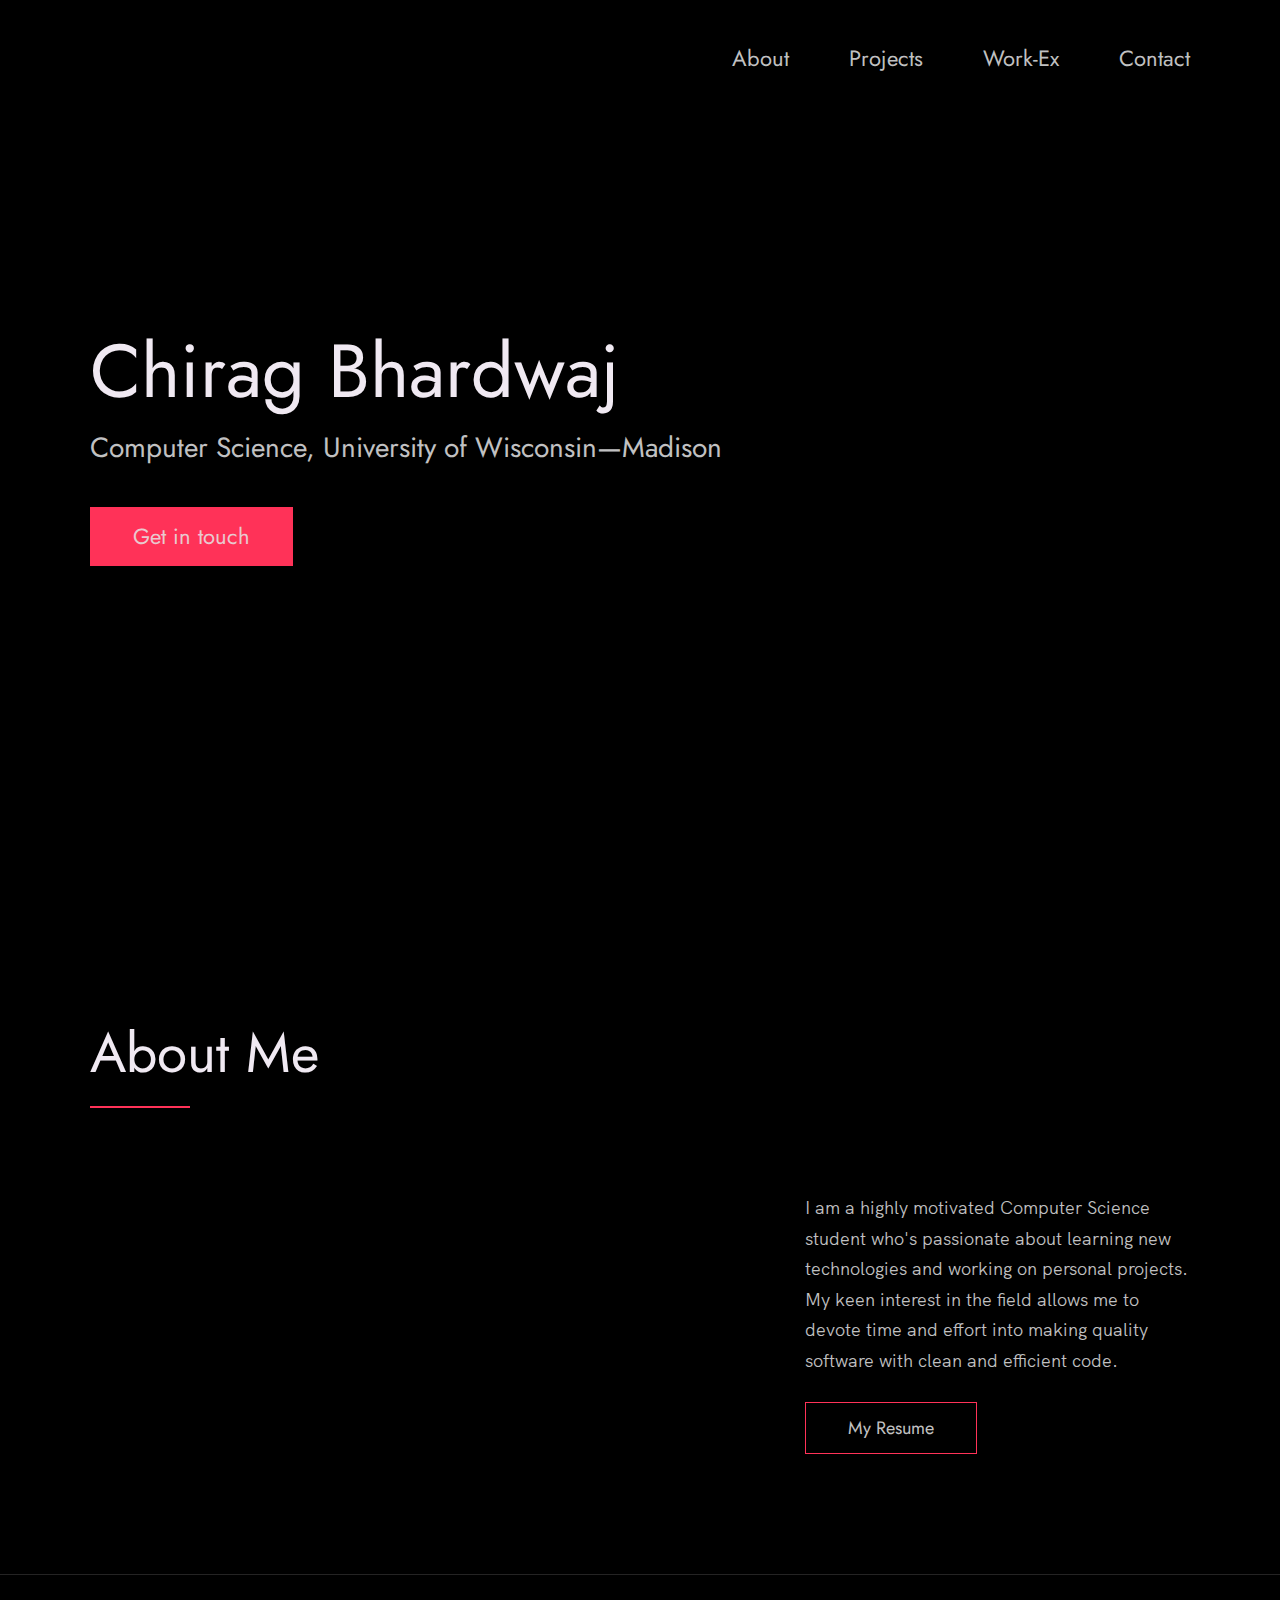
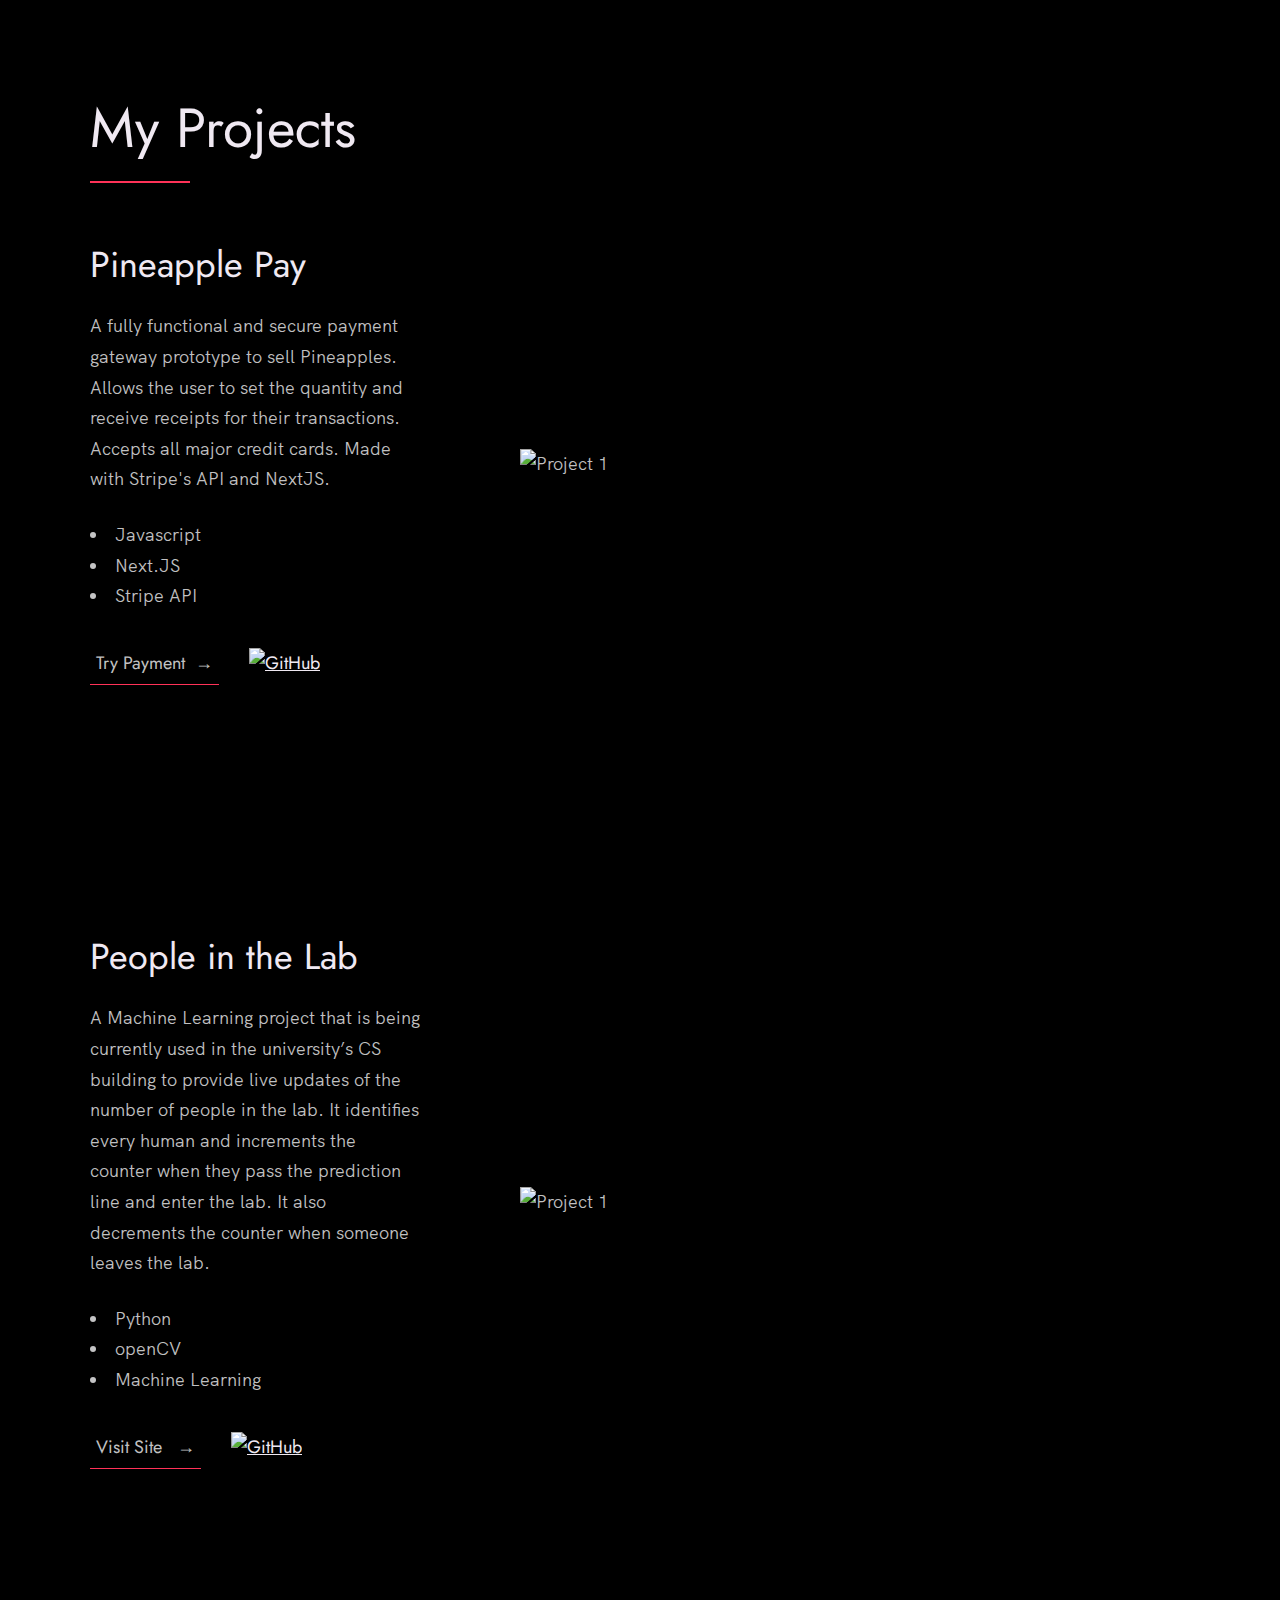
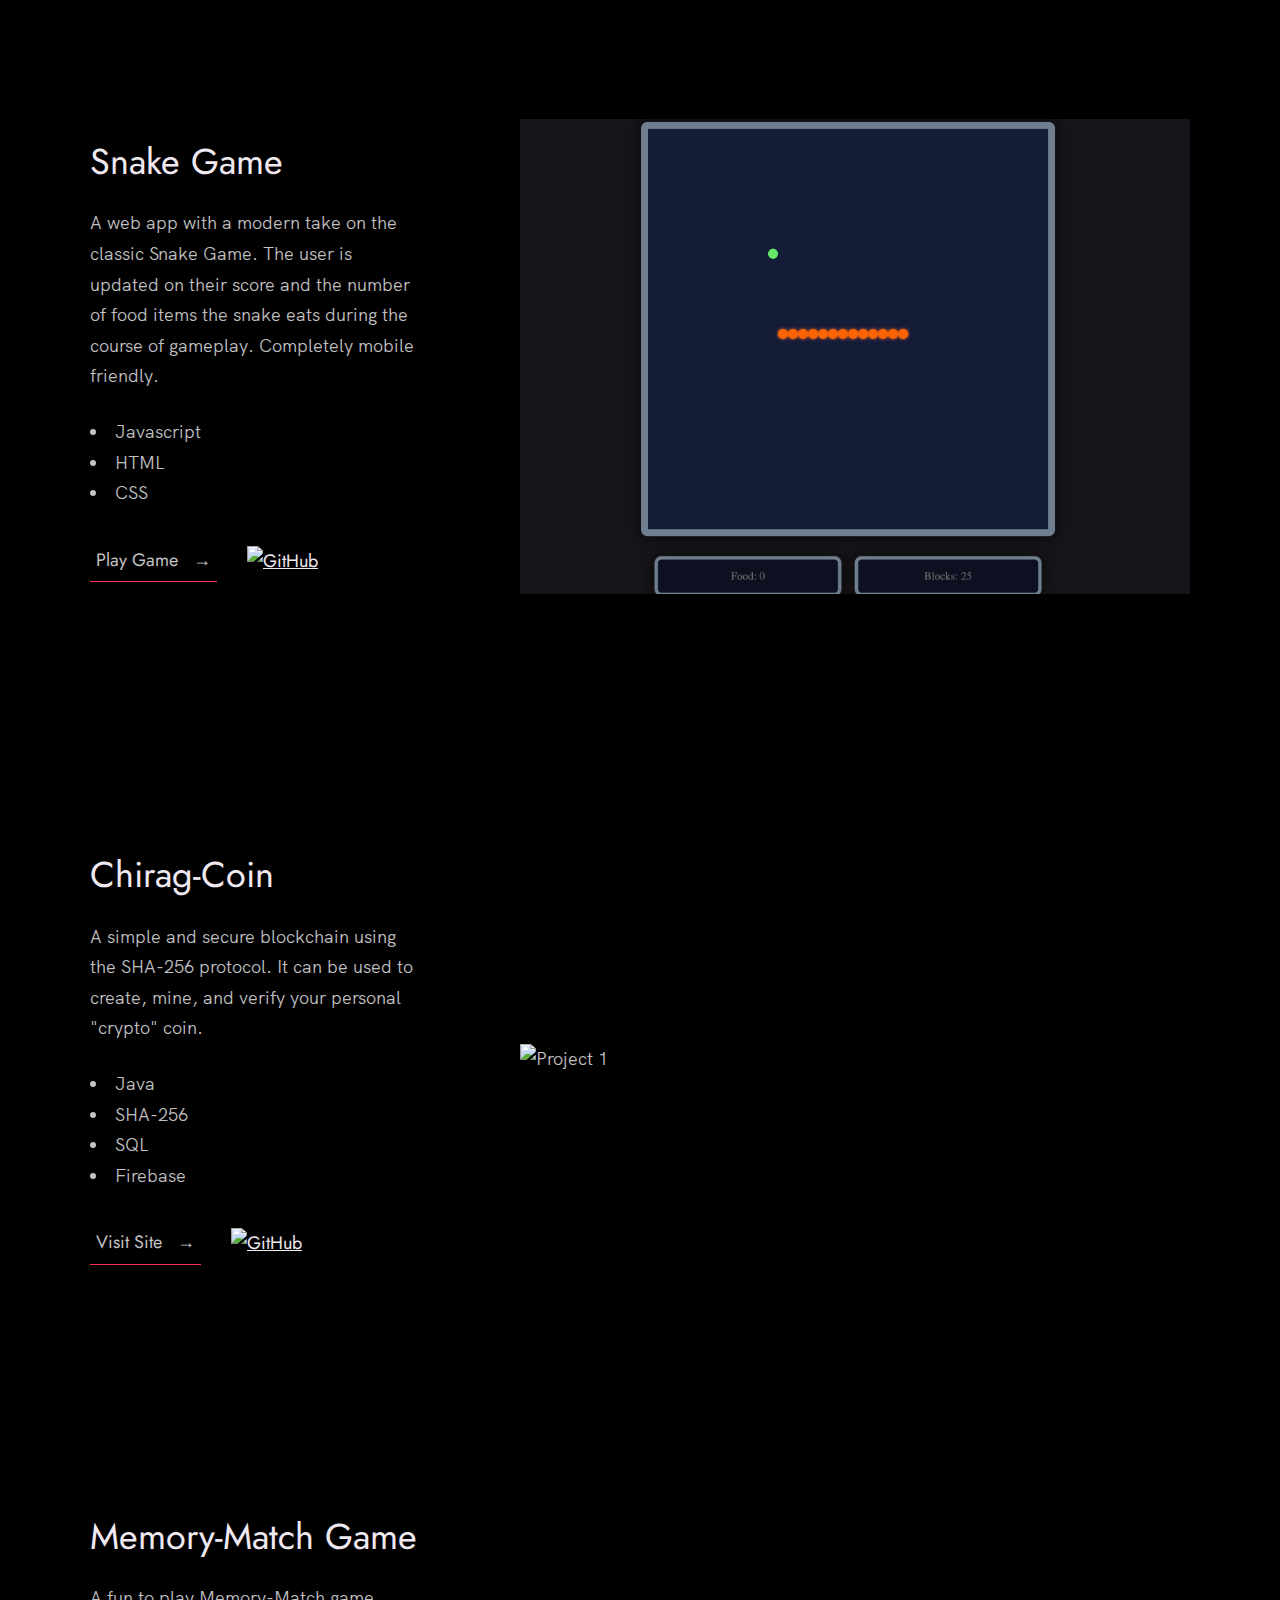
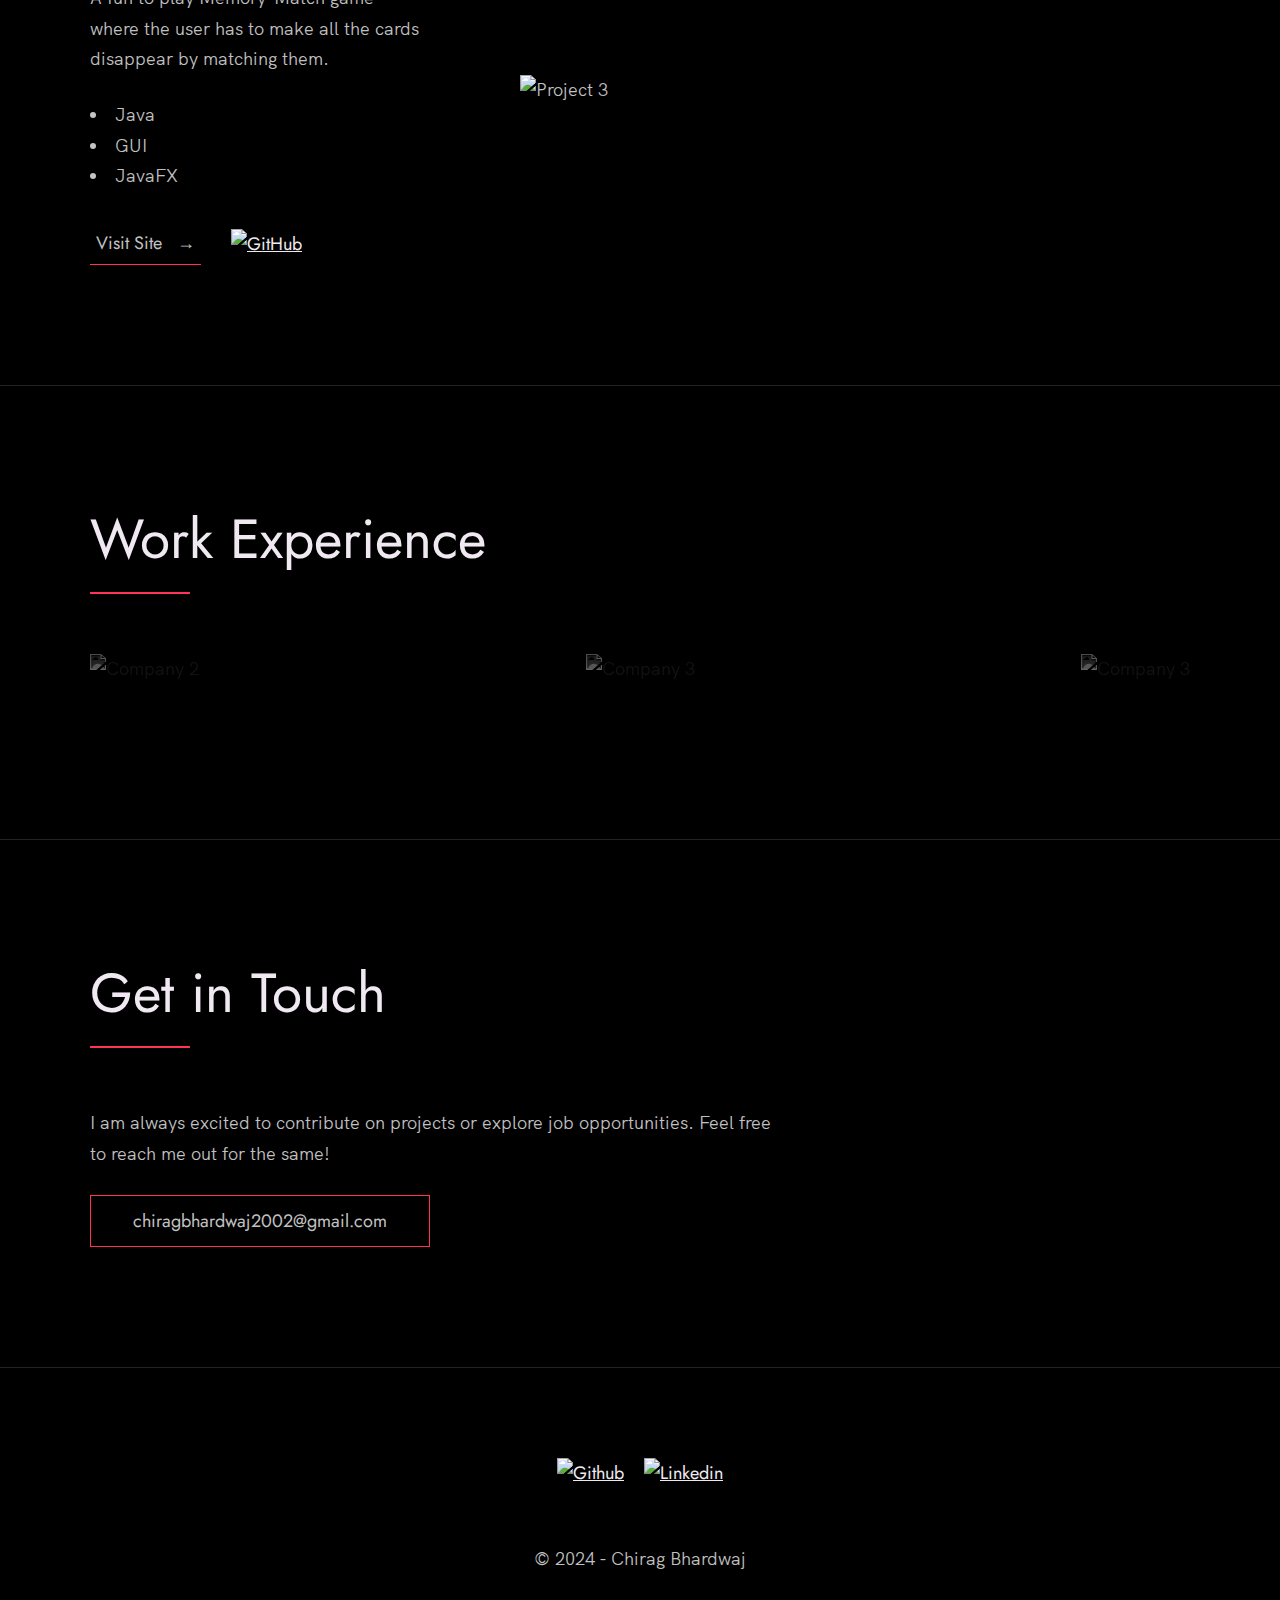
==== index.html @ 1ded4e1c "Update index.html" ====
<!DOCTYPE html>
<html lang="en">

<head>
  <meta charset="UTF-8" />
  <meta name="viewport" content="width=device-width, initial-scale=1.0, maximum-scale=1.0" />
  <link rel="shortcut icon" type="image/png" href="./images/favicon.png" />

  <title>
    Chirag Bhardwaj
  </title>

  <meta name="description" content="">
  <meta name="keywords" content="Chirag Bhardwaj, Java, C, C++, Python, JavaScript, React" />
  <link rel="stylesheet" href="index.css" />
</head>

<body>

  <!-- ***** Header ***** -->

  <header class="header" role="banner" id="top">
    <div class="row">
      <nav class="nav" role="navigation">
        <ul class="nav__items">
          <li class="nav__item">
            <a href="#about" class="nav__link">About</a>
          </li>
          <li class="nav__item"><a href="#Projects" class="nav__link">Projects</a></li>
          <li class="nav__item"><a href="#WorkEx" class="nav__link">Work-Ex</a></li>
          
          <li class="nav__item">
            <a href="#contact" class="nav__link">Contact</a>
          </li>
        </ul>
      </nav>
    </div>
    <div class="header__text-box row">
      <div class="header__text">
        <h1 class="heading-primary">
          <span>Chirag Bhardwaj</span>
        </h1>
        <p>Computer Science, University of Wisconsin—Madison</p>
        <a href="#contact" class="btn btn--pink">Get in touch</a>
      </div>
    </div>
  </header>

  <main role="main">

    <!-- ***** About ***** -->

    <section class="about" id="about">
      <div class="row">
        <h2>About Me</h2>
        <div class="about__content">
          <div class="about__text">
            <p>
              I am a highly motivated Computer Science student who's passionate about 
              learning new technologies and working on personal projects. 
              My keen interest in the field allows me to devote time and effort into 
              making quality software with clean and efficient code.
            </p>
            <a href="./Resume3.pdf" class="btn">My Resume</a>
          </div>

          <div class="about__photo-container">
            <img class="about__photo" src="./images/Chirag1png.png" alt="" />
          </div>
        </div>
      </div>
    </section>
  </main>

    <!-- ***** Work ***** -->

    <section class="work" id="Projects">
      <div class="row">
        <h2>My Projects</h2>
        <div class="work__boxes">
          
          <div class="work__box">
            <div class="work__text">
              <h3>Pineapple Pay</h3>
              <p>
                A fully functional and secure payment gateway prototype to sell Pineapples. 
                Allows the user to set the quantity and receive receipts for their transactions. 
                Accepts all major credit cards. Made with Stripe's API and NextJS.
              </p>
              <ul class="work__list">
                <li>Javascript</li>
                <li>Next.JS</li>
                <li>Stripe API</li>
              </ul>

              <div class="work__links">
                <a href="https://pineapple-pay.vercel.app" class="link__text">
                  Try Payment<span>&rarr;</span>
                </a>
                <a href="https://github.com/Chirag-Bhardwaj/Pineapple-Pay" title="View Source Code" target="_blank">
                  <img src="./images/github.svg" class="work__code" alt="GitHub">
                </a>
              </div>
            </div>
            <div class="work__image-box">
              <img src="Pineapple.png" class="work__image" alt="Project 1" />
            </div>
          </div>
          
          <div class="work__box">
            <div class="work__text">
              <h3>People in the Lab</h3>
              <p>
                A Machine Learning project that is being currently used in the 
                university’s CS building to provide live updates of the number 
                of people in the lab. It identifies every human and increments 
                the counter when they pass the prediction line and enter the lab. 
                It also decrements the counter when someone leaves the lab.
              </p>
              <ul class="work__list">
                <li>Python</li>
                <li>openCV</li>
                <li>Machine Learning</li>
              </ul>

              <div class="work__links">
                <a href="PeopleCounter.html" class="link__text">
                  Visit Site <span>&rarr;</span>
                </a>
                <a href="https://github.com/Chirag-Bhardwaj/PeopleCounterDemo" title="View Source Code" target="_blank">
                  <img src="./images/github.svg" class="work__code" alt="GitHub">
                </a>
              </div>
            </div>
            <div class="work__image-box">
              <img src="./images/LabCounter1.png" class="work__image" alt="Project 1" />
            </div>
          </div>
          
          <div class="work__box">
            <div class="work__text">
              <h3>Snake Game</h3>
              <p>
                A web app with a modern take on the classic Snake Game. The user is updated on their score and the number of food items the snake 
                eats during the course of gameplay. Completely mobile friendly. 
              </p>
              <ul class="work__list">
                <li>Javascript</li>
                <li>HTML</li>
                <li>CSS</li>
              </ul>

              <div class="work__links">
                <a href="SnakeGame.html" class="link__text">
                  Play Game <span>&rarr;</span>
                </a>
                <a href="https://github.com/Chirag-Bhardwaj/SnakeGame" title="View Source Code" target="_blank">
                  <img src="./images/github.svg" class="work__code" alt="GitHub">
                </a>
              </div>
            </div>
            <div class="work__image-box">
              <img src="SnakeGame.png" class="work__image" alt="Project 1" />
            </div>
          </div>

          <div class="work__box">
            <div class="work__text">
              <h3>Chirag-Coin</h3>
              <p>
                A simple and secure blockchain using the SHA-256 protocol. It can be used to create, 
                mine, and verify your personal "crypto" coin.
              </p>
              <ul class="work__list">
                <li>Java</li>
                <li>SHA-256</li>
                <li>SQL</li>
                <li>Firebase</li>
              </ul>

              <div class="work__links">
                <a href="Chirag-Coin.html" class="link__text">
                  Visit Site <span>&rarr;</span>
                </a>
                <a href="https://github.com/Chirag-Bhardwaj/Chirag-Coin">
                  <img src="./images/github.svg" class="work__code" title="View Source Code" alt="GitHub">
                </a>
              </div>
            </div>
            <div class="work__image-box">
              <img src="./images/Blockchain.png" class="work__image" alt="Project 1" />
            </div>
          </div>

          <div class="work__box">
            <div class="work__text">
              <h3>Memory-Match Game</h3>
              <p>
                A fun to play Memory-Match game where the user has to make 
                all the cards disappear by matching them.
              </p>
              <ul class="work__list">
                <li>Java</li>
                <li>GUI</li>
                <li>JavaFX</li>
              </ul>

              <div class="work__links">
                <a href="Memory-Match.html" class="link__text">
                  Visit Site <span>&rarr;</span>
                </a>
                <a href="https://github.com/Chirag-Bhardwaj/Memory-Match-Game">
                  <img src="./images/github.svg" class="work__code" title="View Source Code" alt="GitHub">
                </a>
              </div>
            </div>
            <div class="work__image-box">
              <img src="./images/Memory-Match.jpg" class="work__image" alt="Project 3" />
            </div>
          </div>
        </div>
      </div>
    </section>

    <!-- ***** Work ***** -->

    <section class="client" id="WorkEx">
      <div class="row">
        <h2>Work Experience</h2>
        <div class="client__logos">
          <img src="./images/UL.png" class="client__logo" alt="Company 2" />
          <img src="./images/mdc.png" class="client__logo" alt="Company 3" />
          <img src="./images/mlc.png" class="client__logo" alt="Company 3" />

        </div>
      </div>
    </section>


  <!-- ***** Contact ***** -->

  <section class="contact" id="contact">
    <div class="row">
      <h2>Get in Touch</h2>
      <div class="contact__info">
        <p>
          I am always excited to contribute on projects or explore job opportunities. 
          Feel free to reach me out for the same!
        </p>
        <a href="mailto:chiragbhardwaj2002@gmail.com" class="btn">chiragbhardwaj2002@gmail.com</a>
      </div>
    </div>
  </section>

  <!-- ***** Footer ***** -->

  <footer role="contentinfo" class="footer">
    <div class="row">
      <ul class="footer__social-links">
        <li class="footer__social-link-item">
          <a href="https://github.com/Chirag-Bhardwaj" title="Link to Github Profile">
            <img src="./images/github.svg" class="footer__social-image" alt="Github">
          </a>
        </li>
        <li class="footer__social-link-item">
          <a href="https://www.linkedin.com/in/chirag-bhardwaj-976a921b4">
            <img src="./images/linkedin.svg" title="Link to Linkedin Profile" class="footer__social-image" alt="Linkedin">
          </a>
        </li>
      </ul>

      <p>
        &copy; 2024 - Chirag Bhardwaj
        <br>
      </p>
      <div class="footer__github-buttons">
      </div>
    </div>
  </footer>

  <a href="#top" class="back-to-top" title="Back to Top">
    <img src="./images/arrow-up.svg" alt="Back to Top" class="back-to-top__image"/>
  </a>
  <script src="./index.js"></script>
</body>

</html>
---- index.css ----
/* --------------------------------------- */
/* ----- Basic Setup ----- */
/* --------------------------------------- */

@font-face {
    font-family: 'Hk Grotesk';
    font-style: normal;
    font-weight: 400;
    src: url('./fonts/HKGrotesk-Regular.woff') format('woff');
}

@font-face {
    font-family: 'Jost';
    font-style: normal;
    font-weight: 400;
    src: url('./fonts/Jost-Regular.ttf') format('woff');
}

* {
    margin: 0;
    padding: 0;
    box-sizing: inherit;
}

:root {
    --font-size-small: 1.8rem;
    --font-size-normal: 2.2rem;
    --font-size-medium: 2.8rem;
    --font-size-medium-1: 3.6rem;
    --font-size-large: 5.5rem;
    --font-size-huge: 7.5rem;
    --font-stack: 'Hk Grotesk', sans-serif;

    --line-height-normal: 1.7;
    --line-height-small: 1.2;

    --black: #000;
    --pink: #ff3258;
    --white: #f0e9f2;
    --white-1: #e5e5e6da;


    --container-max-width: 1180px;
    --container-normal-width: 800px;
    --container-medium-width: 700px; 
    --container-small-width: 500px;

    --gutter-huge: 12rem;
    --gutter-medium: 6rem;
    --gutter-normal: 3rem;
    --gutter-small-1: 2.5rem;
    --gutter-small: 2rem;

    --border-light: 1px solid rgb(36, 35, 35);
}

html {
    font-size: 62.5%; /* (16/10)*100 = 62.5% => 1rem = 10px */
    box-sizing: border-box;
    scroll-behavior: smooth;
}

@media(max-width: 1000px) {
    html {
        font-size: 52%;
    }
}

body {
    font-size: var(--font-size-small);
    font-family: var(--font-stack);
    font-weight: 400;
    color: var(--white-1);
    line-height: var(--line-height-normal);
    background: var(--black);
    overflow-x: hidden;
}

.row {
    max-width: var(--container-max-width);
    margin: 0 auto;
}

@media(max-width: 1340px) {
    .row {
        max-width: 1100px;
    }
}

@media(max-width: 1240px) {
    .row {
        padding: 0 var(--gutter-medium);
    }
}

@media(max-width: 600px) {
    .row {
        padding: 0 var(--gutter-normal);
    }
}

@media(max-width: 600px) {
    .row {
        padding: 0 var(--gutter-small);
    }
}

section {
    padding: var(--gutter-huge) 0;
    border-bottom: var(--border-light);
}

img {
    object-fit: contain;
    max-width: 100%;
}

/* --------------------------------------- */
/* ----- Headlines and Paragraphs ----- */
/* --------------------------------------- */

h1,
h2,
h3 {
    font-family: 'Jost', sans-serif;
    font-weight: 400;
    line-height: var(--line-height-small);
    color: var(--white);
}

.heading-primary {
    line-height: 1;
    font-size: var(--font-size-huge);
    font-weight: 400;
}

@media(max-width: 900px) {
    .heading-primary {
        font-size: 6.5rem;
    }
}

h2 {
    font-size: var(--font-size-large);
    margin-bottom: var(--gutter-medium);
}

h2::after {
    content: '';
    display: block;
    height: 2px;
    width: 10rem;
    background: var(--pink);
    margin: var(--gutter-small) 0;
}

h3 {
    font-size: var(--font-size-medium-1);
    margin-bottom: var(--gutter-small);
}

@media(max-width: 500px) {
    .heading-primary {
        font-size: var(--font-size-large);
    }

    h2 {
        font-size: var(--font-size-medium-1);
    }

    h3 {
        font-size: var(--font-size-medium);
    }
}

p {
    margin: var(--gutter-small-1) 0;
}

@media(max-width: 900px) {
    p { 
        max-width: var(--container-small-width);
    }
}

/* --------------------------------------- */
/* ----- Buttons and Links ----- */
/* --------------------------------------- */

a {
    color: var(--white);
    font-weight: 400;
    font-family: 'Jost', sans-serif;
    transition: all .2s;
    outline: 2px solid transparent;
}

::-moz-focus-inner {
    border: 0;
}

button:focus,
a:focus {
    outline: 2px solid var(--pink);
}

body:not(.user-is-tabbing) button:focus,
body:not(.user-is-tabbing) a:focus {
    outline: none;
}

.link:hover {
    color: var(--pink);
}

.btn {
    position: relative;
    display: inline-block;
    padding: 1rem 4.2rem;
    text-decoration: none;
    color: inherit;
    border: 1px solid  var(--pink);
    font-weight: 400;
}

.btn:focus {
    outline: none;
}

.btn::after {
    content: '';
    display: block;
    position: absolute;
    top: 0;
    left: 0;
    right: 100%;
    background: var(--white);
    height: 100%;
    z-index: -1;
    transition: all 0.2s cubic-bezier(1, 0.68, 0.16, 0.9);
}

.btn:hover::after,
.btn:focus::after {
    right: 0;
    background: var(--pink);
}

.btn--pink {
    background: var(--pink);
    transition: all 0.2s;
}

.btn--pink::after {
    display: none;
}

.btn--pink:hover,
.btn--pink:focus {
    background: transparent;
}

.link__text {
    position: relative;
    display: inline-block;
    padding: .6rem;
    color: inherit;
    text-decoration: none;
    border-bottom: 1px solid var(--pink);
}

.link__text::after {
    content: '';
    display: block;
    position: absolute;
    top: 0;
    left: 0;
    right: 100%;
    background: var(--white);
    height: 100%;
    z-index: -1;
    transition: all 0.2s cubic-bezier(1, 0.68, 0.16, 0.9);
}

.link__text:focus {
    outline: none;
}

.link__text:hover::after,
.link__text:focus:after {
    right: 0;
    background: var(--pink);
}

.link__text span {
    padding-left: 1rem;
    font-family: sans-serif;
}

/* ----- Back to Top ----- */

.back-to-top {
    position: fixed;
    bottom: 4rem;
    right: 4rem;
    display: flex;
    justify-content: center;
    align-items: center;
    height: 5.5rem;
    width: 5.5rem;
    background-color: var(--pink);
    border-radius: 50%;
    z-index: 10;
    visibility: hidden;
    transition: all .4s;
}

.back-to-top__image {
    height: 70%;
}

@media(max-width: 900px) {
    .back-to-top {
        right: 2rem;
    }
}

@media(max-width: 500px) {
    .back-to-top {
        right: 1rem;
    }
}

/* --------------------------------------- */
/* ----- Navigation ----- */
/* --------------------------------------- */

.nav {
    display: flex;
    justify-content: flex-end;
    padding: var(--gutter-normal) 0;
}

.nav__items {
    display: flex;
    list-style: none;
}

.nav__item:not(:last-child) {
    margin-right: var(--gutter-medium);
}

@media(max-width: 500px) {
    .nav {
        justify-content: center;
    }
}

@media(max-width: 400px) {
    .nav__item:not(:last-child) {
        margin-right: var(--gutter-normal);
    }
}

@media(max-width: 300px) {
    .nav {
        font-size: var(--font-size-small);
    }
}

.nav__link {
    position: relative;
    display: inline-block;
    padding: 1rem 0;
    text-decoration: none;
    color: inherit;
    transition: all .2s;
}

.nav__link::after {
    content: '';
    position: absolute;
    bottom: 0;
    left: 0;
    right: 100%;
    display: inline-block;
    height: 1rem;
    background: var(--white);
    transition: all 0.25s cubic-bezier(1, 0.68, 0.16, 0.9);
}

.nav__link:hover {
    color: var(--pink);
}

.nav__link:hover::after {
    right: 0;
    height: 2px;
    background: var(--pink);
}

/* --------------------------------------- */
/* ----- Header ----- */
/* --------------------------------------- */

.header {
    background: linear-gradient(rgba(0,0,0, .1), rgba(0,0,0, .4)), 
        url('./images/header.jpg');
    height: 100vh;
    background-size: cover;
    background-position: center;
    background-attachment: fixed;
    font-size: var(--font-size-normal);
    width=70%;
}

.header__text {
    position: absolute;
    top: 50%;
    transform: translateY(-50%);
}

.header__text p {
    margin: 1.5rem 0 3.5rem;
    max-width: var(--container-medium-width);
    font-family: 'Jost', sans-serif;
    font-size: var(--font-size-medium);
}

@media(max-width: 500px) {
    .header {
        text-align: center;
    }

    .header__text p {
        transform: scale(.8);
    }
}

/* --------------------------------------- */
/* ----- Work ----- */
/* --------------------------------------- */

.work__box {
    display: flex;
    align-items: center;
}

@media(max-width: 900px) {
    .work__box {
        align-items: initial;
        flex-direction: column-reverse;
    }
}

.work__box:not(:last-child) {
    margin-bottom: 25rem;
}

@media(max-width: 500px) {
    .work__box:not(:last-child) {
        margin-bottom: 20rem;
    }
}

.work__links {
    display: flex;
    align-items: center;
}

.work__text {
    flex: 0 0 30%;
}

.work__list {
    /* list-style-type: square; */
    list-style-position: inside;
    margin-bottom: var(--gutter-normal);
}

.work__code {
    display: block;
    height: 3rem;
    margin-left: var(--gutter-normal);
    transition: all .3s;
}

.work__code:hover {
    transform: scale(1.2);
}

.work__image-box {
    margin-bottom: var(--gutter-normal);
}

@media(min-width: 901px) {
    .work__image-box {
        flex: 1;
        margin: 0 0 0 10rem;
    }
}

@media(max-width: 900px) {
    .work__code {
        height: 4rem;
    }
}

/* --------------------------------------- */
/* ----- Clients ----- */
/* --------------------------------------- */

.client__logos {
    display: flex;
    justify-content: space-between;
    filter: invert(100%) grayscale(100%) opacity(.8);
}

.client__logo {
    height: 6.5rem;
    max-width: 18rem;
}

@media(max-width: 1240px) {
    .client__logos {
        overflow-x: scroll;
        padding: var(--gutter-normal);
    }

    .client__logo:not(:last-of-type) {
        margin-right: var(--gutter-medium);
    }
}

/* --------------------------------------- */
/* ----- About ----- */
/* --------------------------------------- */

.about__content {
    display: flex;
    flex-direction: row-reverse;
    align-items: center;
}

@media(max-width: 900px) {
    .about__content {
        flex-direction: column-reverse;
        align-items: initial;
    }
}

.about__photo-container {
    margin-bottom: var(--gutter-normal);
}

@media(min-width: 901px) {
    .about__text {
        flex: 0 0 35%;
    }
    
    .about__photo-container {
        flex: 1;
        margin: 0 var(--gutter-huge) 0 0;
    }
}

/* --------------------------------------- */
/* ----- Contact ----- */
/* --------------------------------------- */

.contact__info {
    max-width: var(--container-medium-width);
}

/* --------------------------------------- */
/* ----- Footer ----- */
/* --------------------------------------- */

.footer {
    text-align: center;
    padding: var(--gutter-medium) 0 var(--gutter-normal);
}

.footer__social-links {
    display: flex;
    justify-content: center;
    padding: var(--gutter-normal) 0;
    list-style: none;
}

.footer__social-link-item:not(:last-of-type) {
    margin-right: var(--gutter-small);
}

.footer__social-image {
    height: 4rem;
}

.footer__github-buttons {
    display: flex;
    justify-content: center;
}

.footer__github-buttons iframe {
    height: 2.5rem;
    width: 84px;
    transform: translateY(3px);
}

@media(max-width: 500px) {
    .footer {
        padding: var(--gutter-medium) 0;
    } 
}
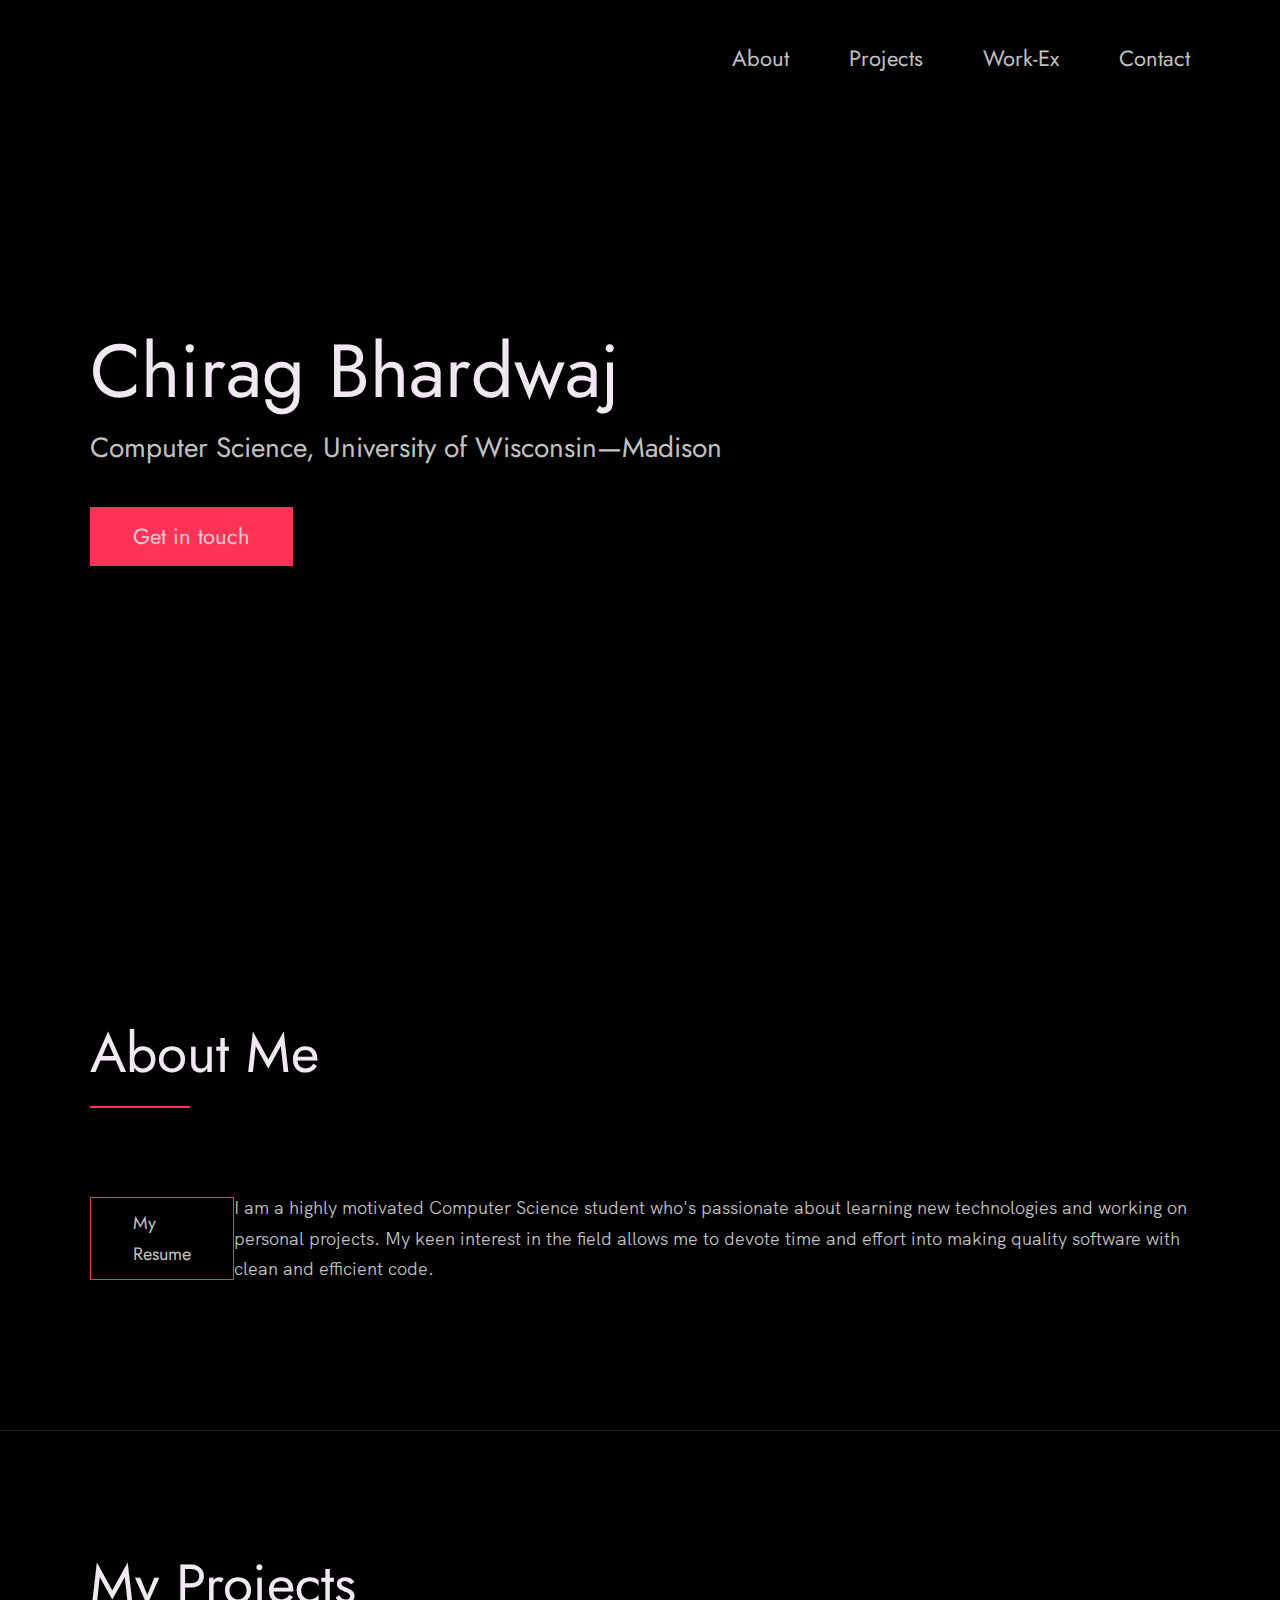
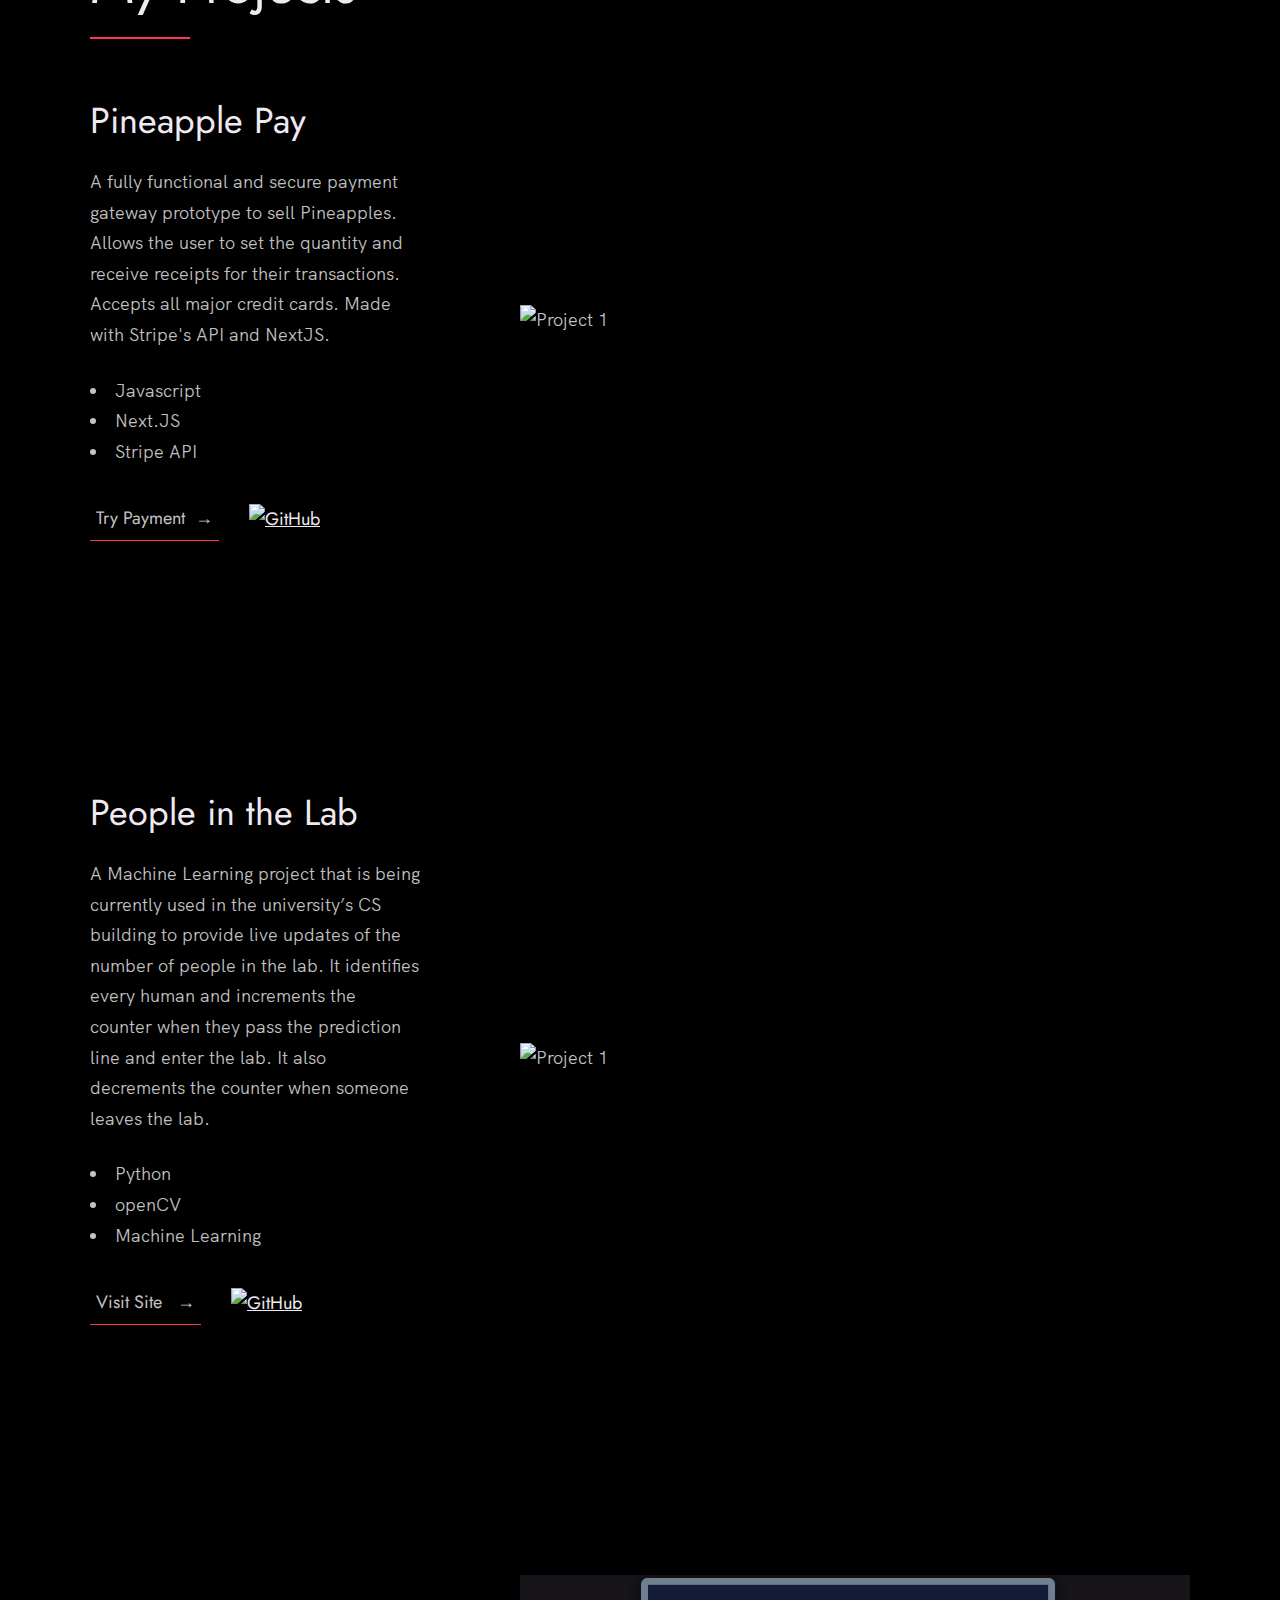
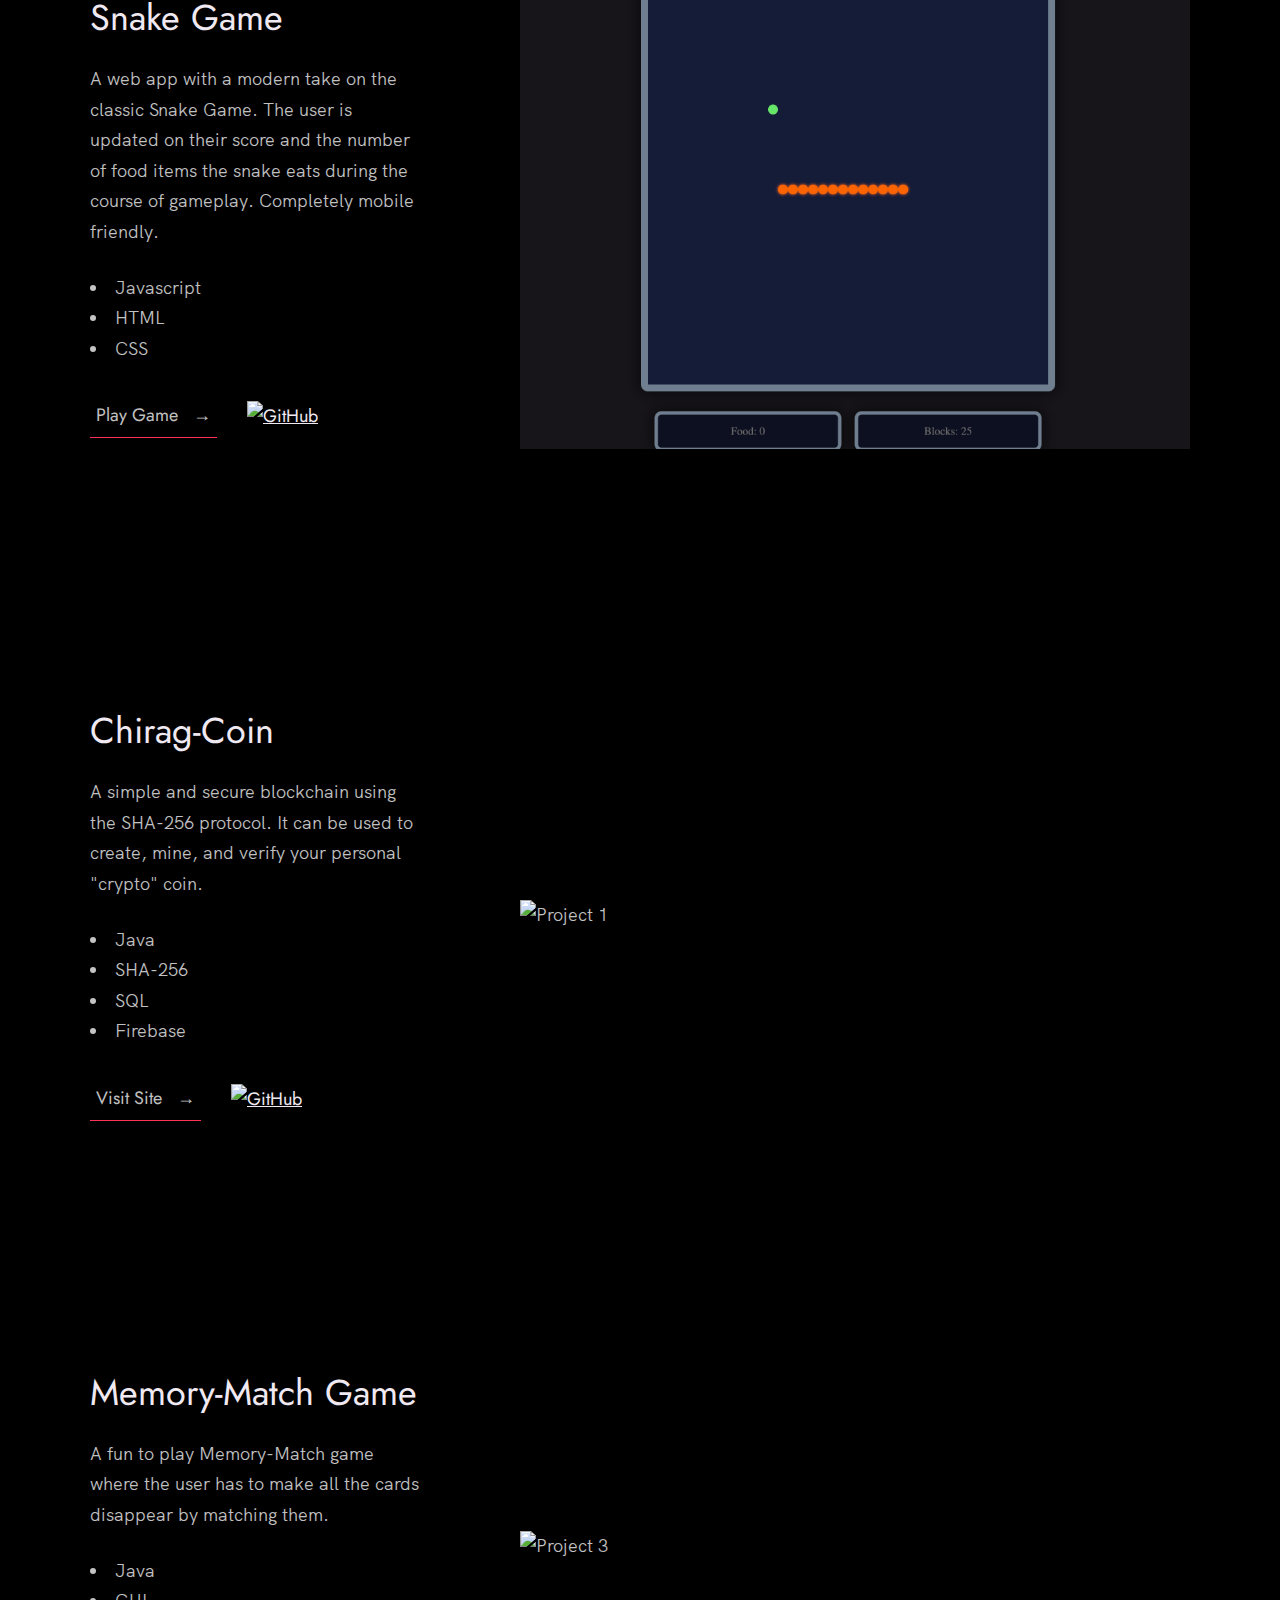
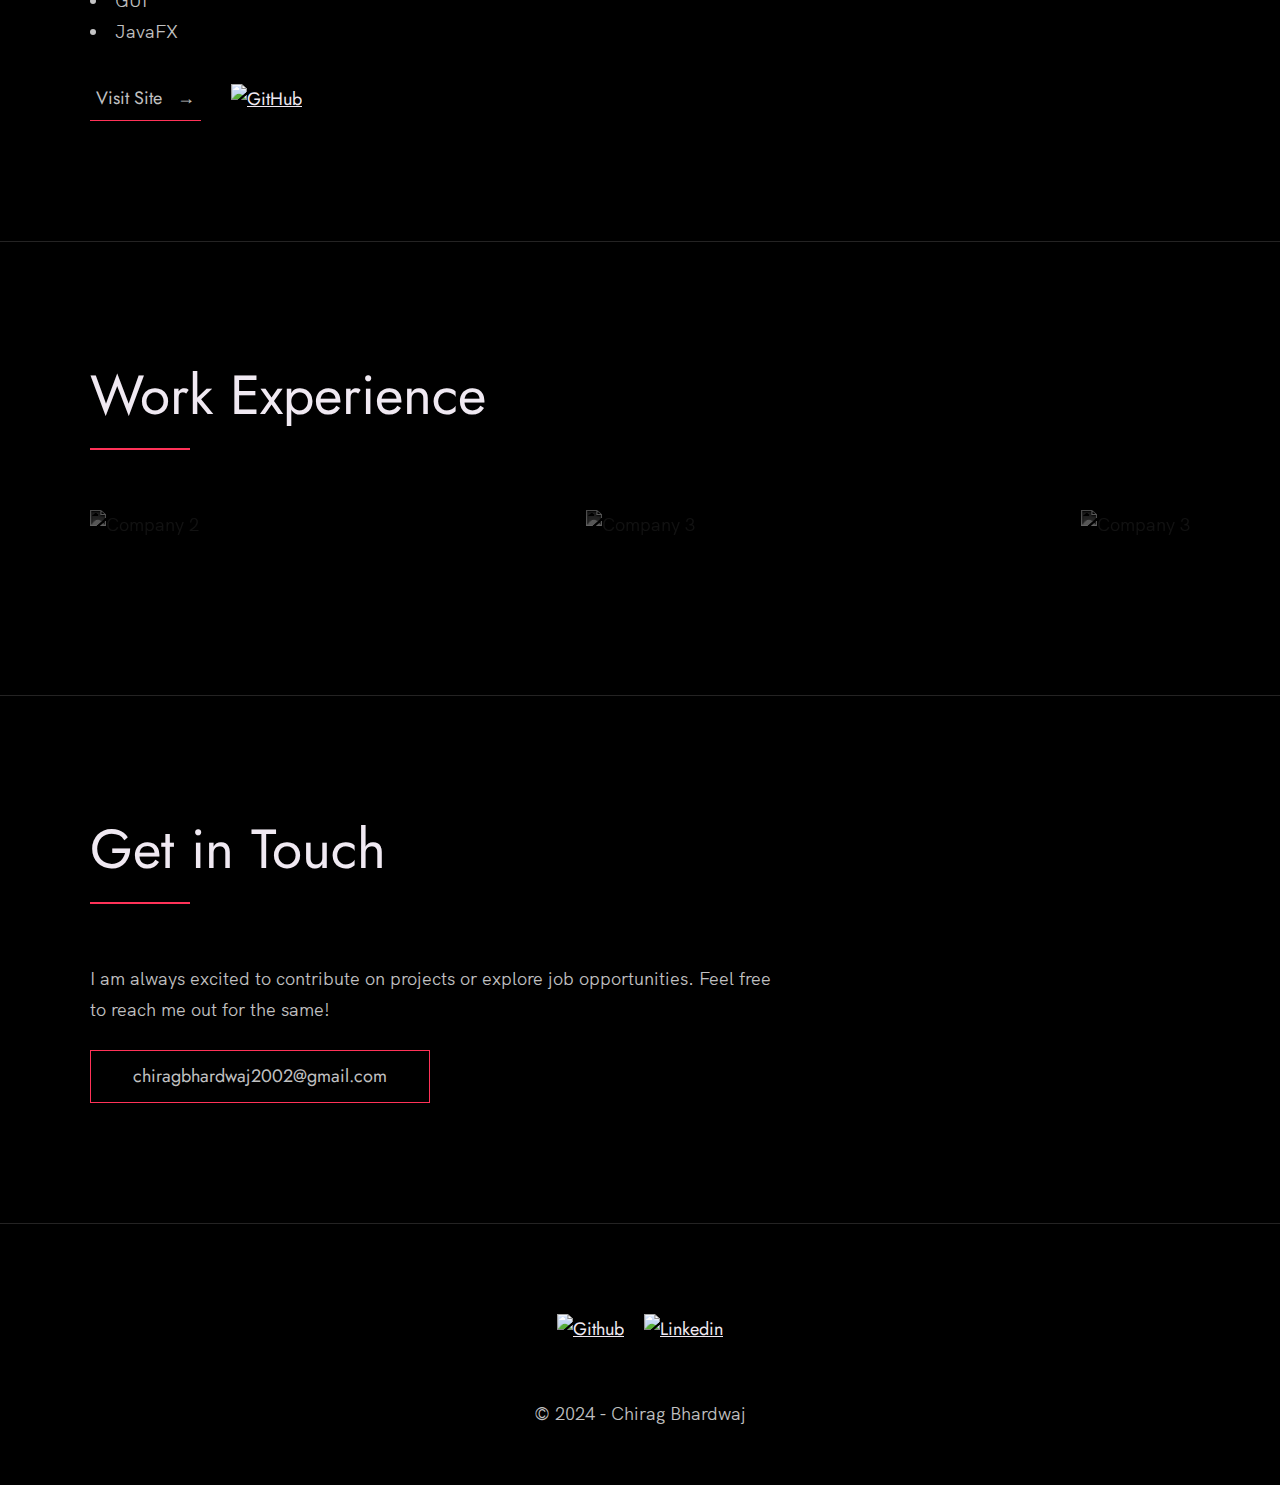
==== commit 86ef1f34: "Update index.html" ====
--- a/index.html
+++ b/index.html
@@ -54,19 +54,16 @@
       <div class="row">
         <h2>About Me</h2>
         <div class="about__content">
-          <div class="about__text">
+          
             <p>
               I am a highly motivated Computer Science student who's passionate about 
               learning new technologies and working on personal projects. 
               My keen interest in the field allows me to devote time and effort into 
               making quality software with clean and efficient code.
             </p>
+          <br>
             <a href="./Resume3.pdf" class="btn">My Resume</a>
-          </div>
-
-          <div class="about__photo-container">
-            <img class="about__photo" src="./images/Chirag1png.png" alt="" />
-          </div>
+          
         </div>
       </div>
     </section>
@@ -263,7 +260,7 @@
           </a>
         </li>
         <li class="footer__social-link-item">
-          <a href="https://www.linkedin.com/in/chirag-bhardwaj-976a921b4">
+          <a href="https://www.linkedin.com/in/chiragbhardwaj18">
             <img src="./images/linkedin.svg" title="Link to Linkedin Profile" class="footer__social-image" alt="Linkedin">
           </a>
         </li>
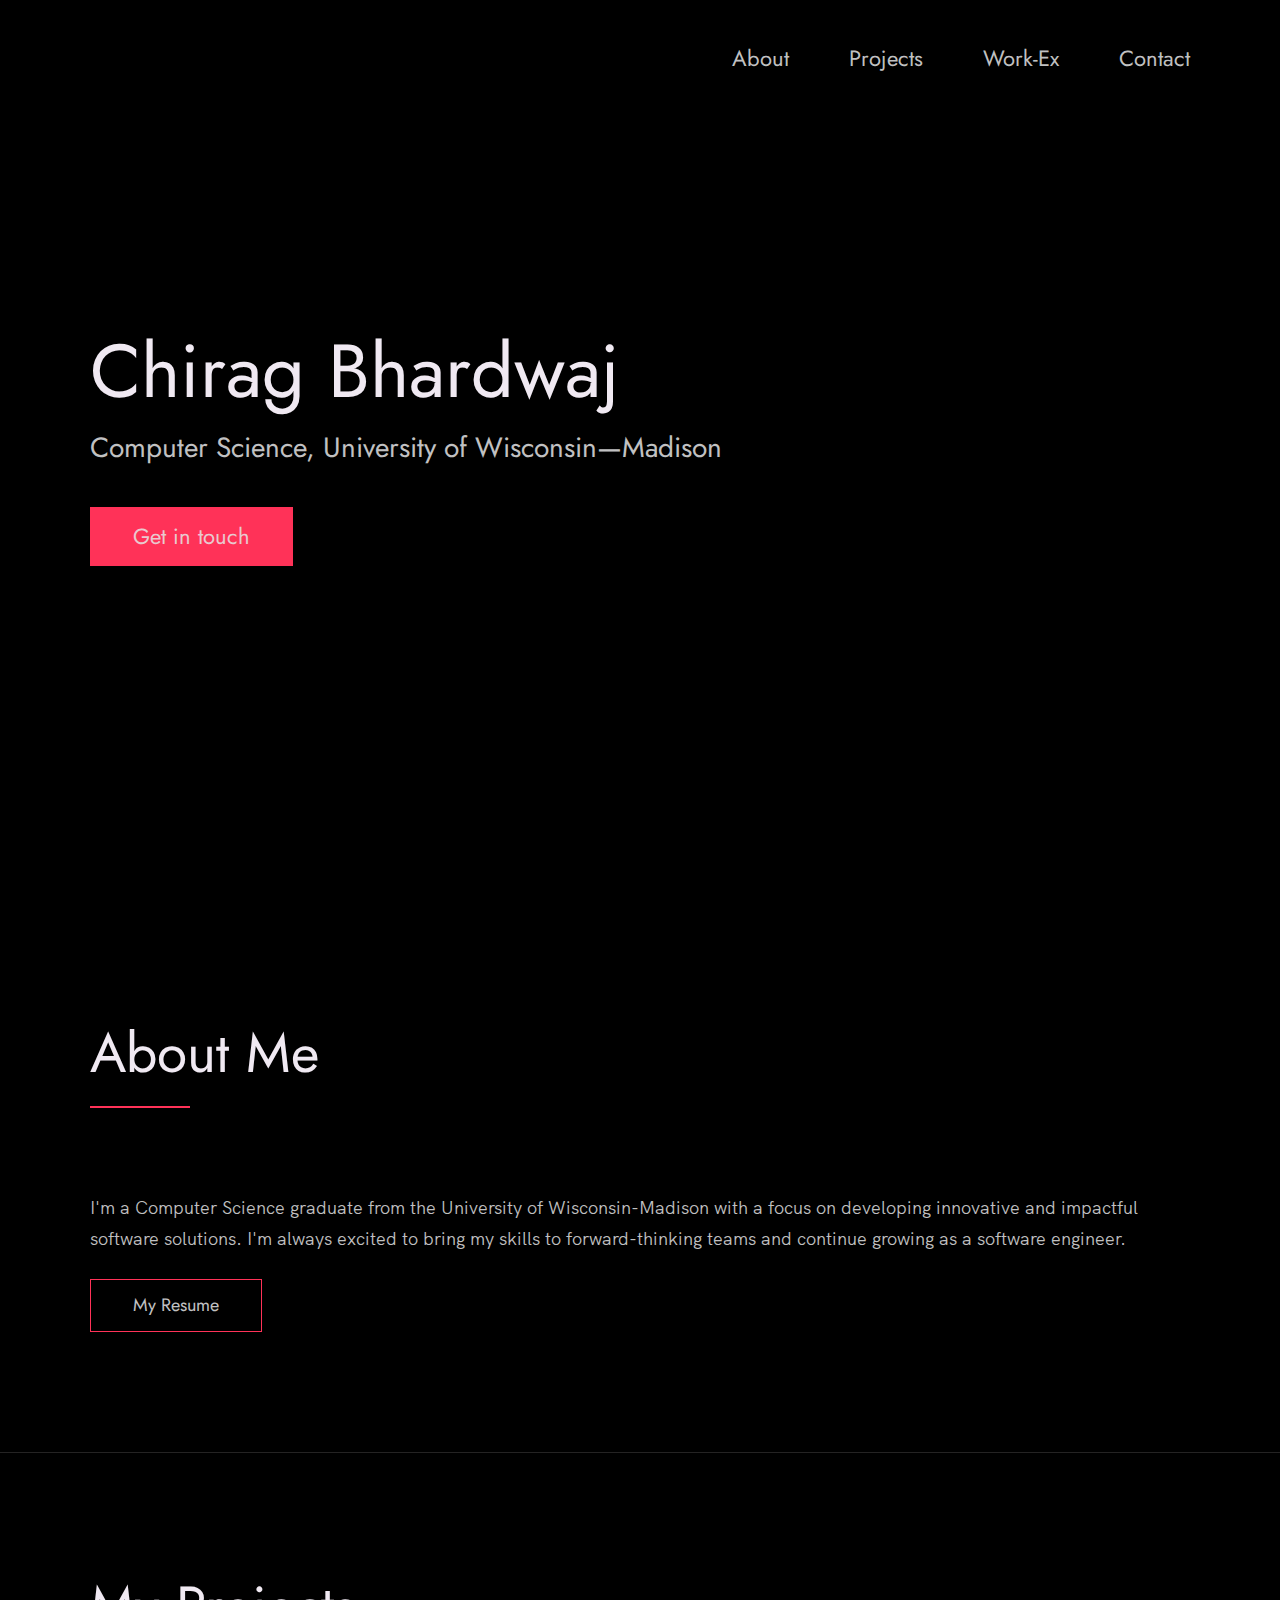
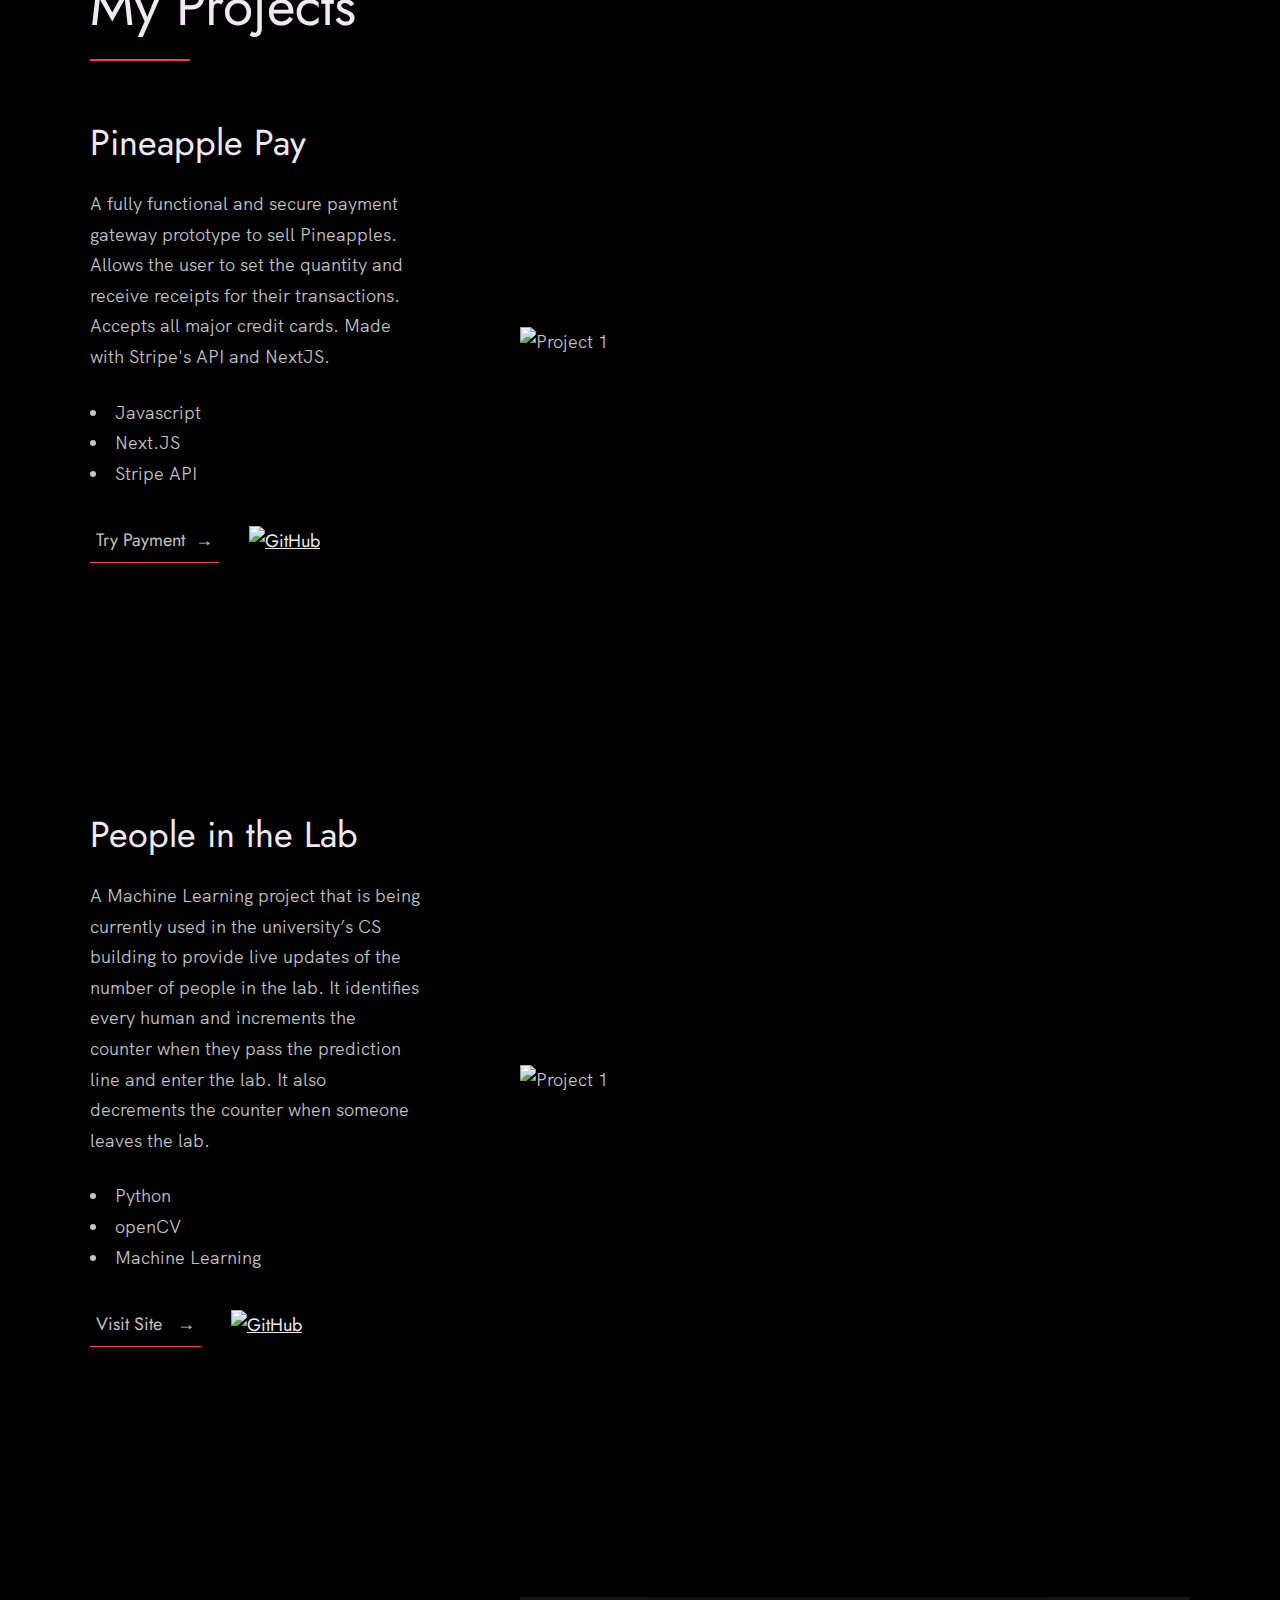
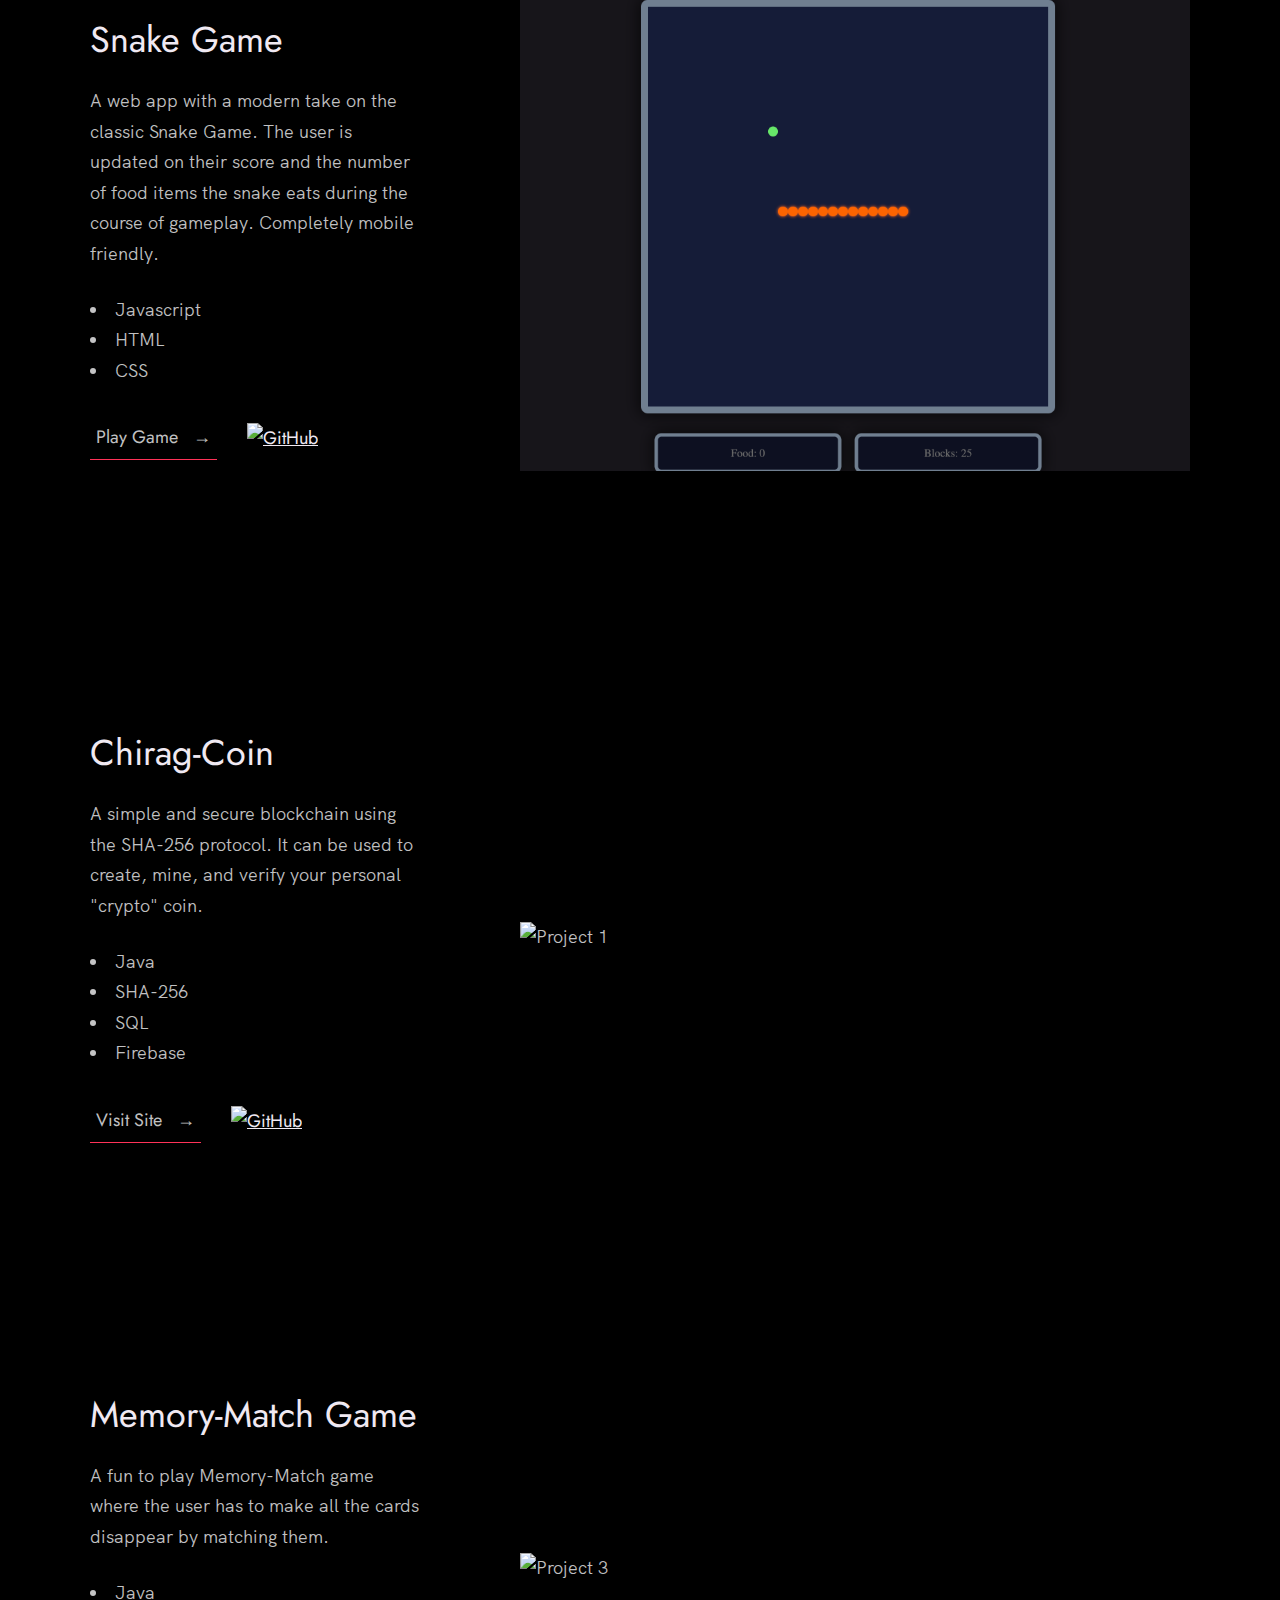
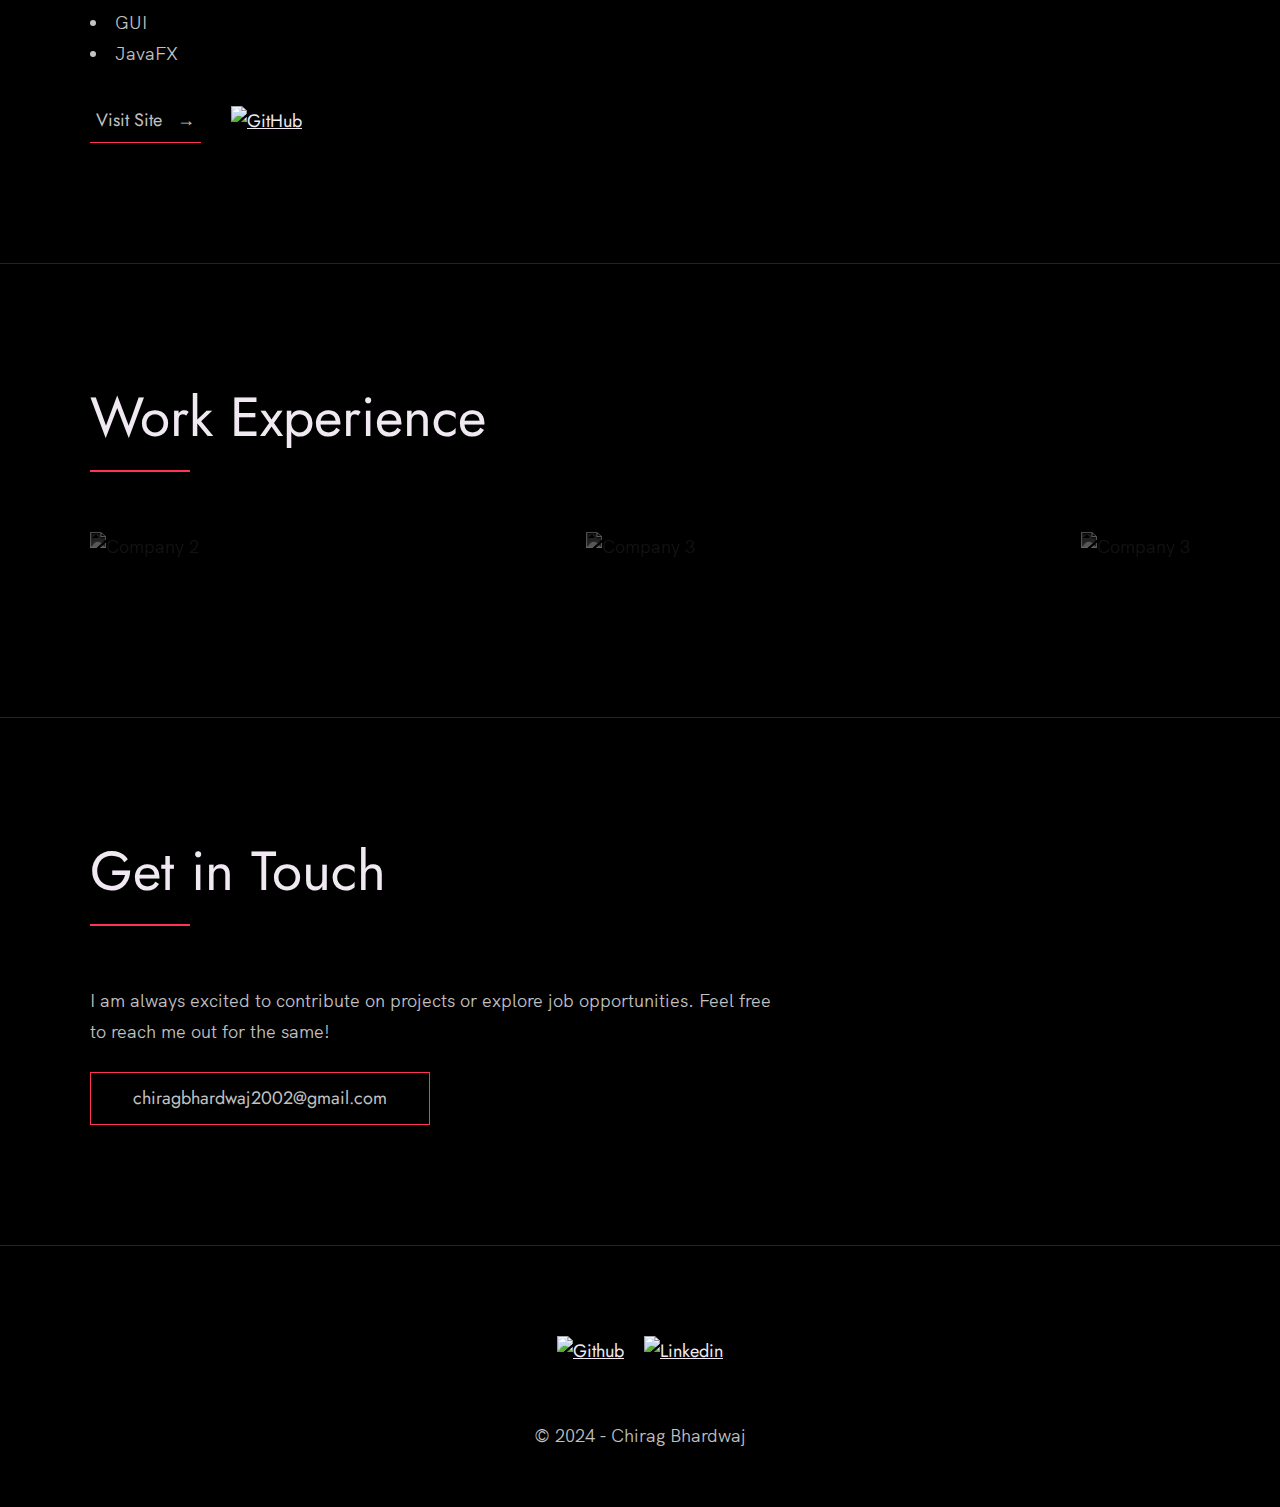
==== commit fb48f9e5: "Update index.html" ====
--- a/index.html
+++ b/index.html
@@ -56,15 +56,13 @@
         <div class="about__content">
           
             <p>
-              I am a highly motivated Computer Science student who's passionate about 
-              learning new technologies and working on personal projects. 
-              My keen interest in the field allows me to devote time and effort into 
-              making quality software with clean and efficient code.
+              I'm a Computer Science graduate from the University of Wisconsin-Madison with a focus on developing innovative and impactful software solutions. 
+              I'm always excited to bring my skills to forward-thinking teams and continue growing as a software engineer.
             </p>
           <br>
-            <a href="./Resume3.pdf" class="btn">My Resume</a>
           
         </div>
+        <a href="./Resume-alt.pdf" class="btn">My Resume</a>
       </div>
     </section>
   </main>
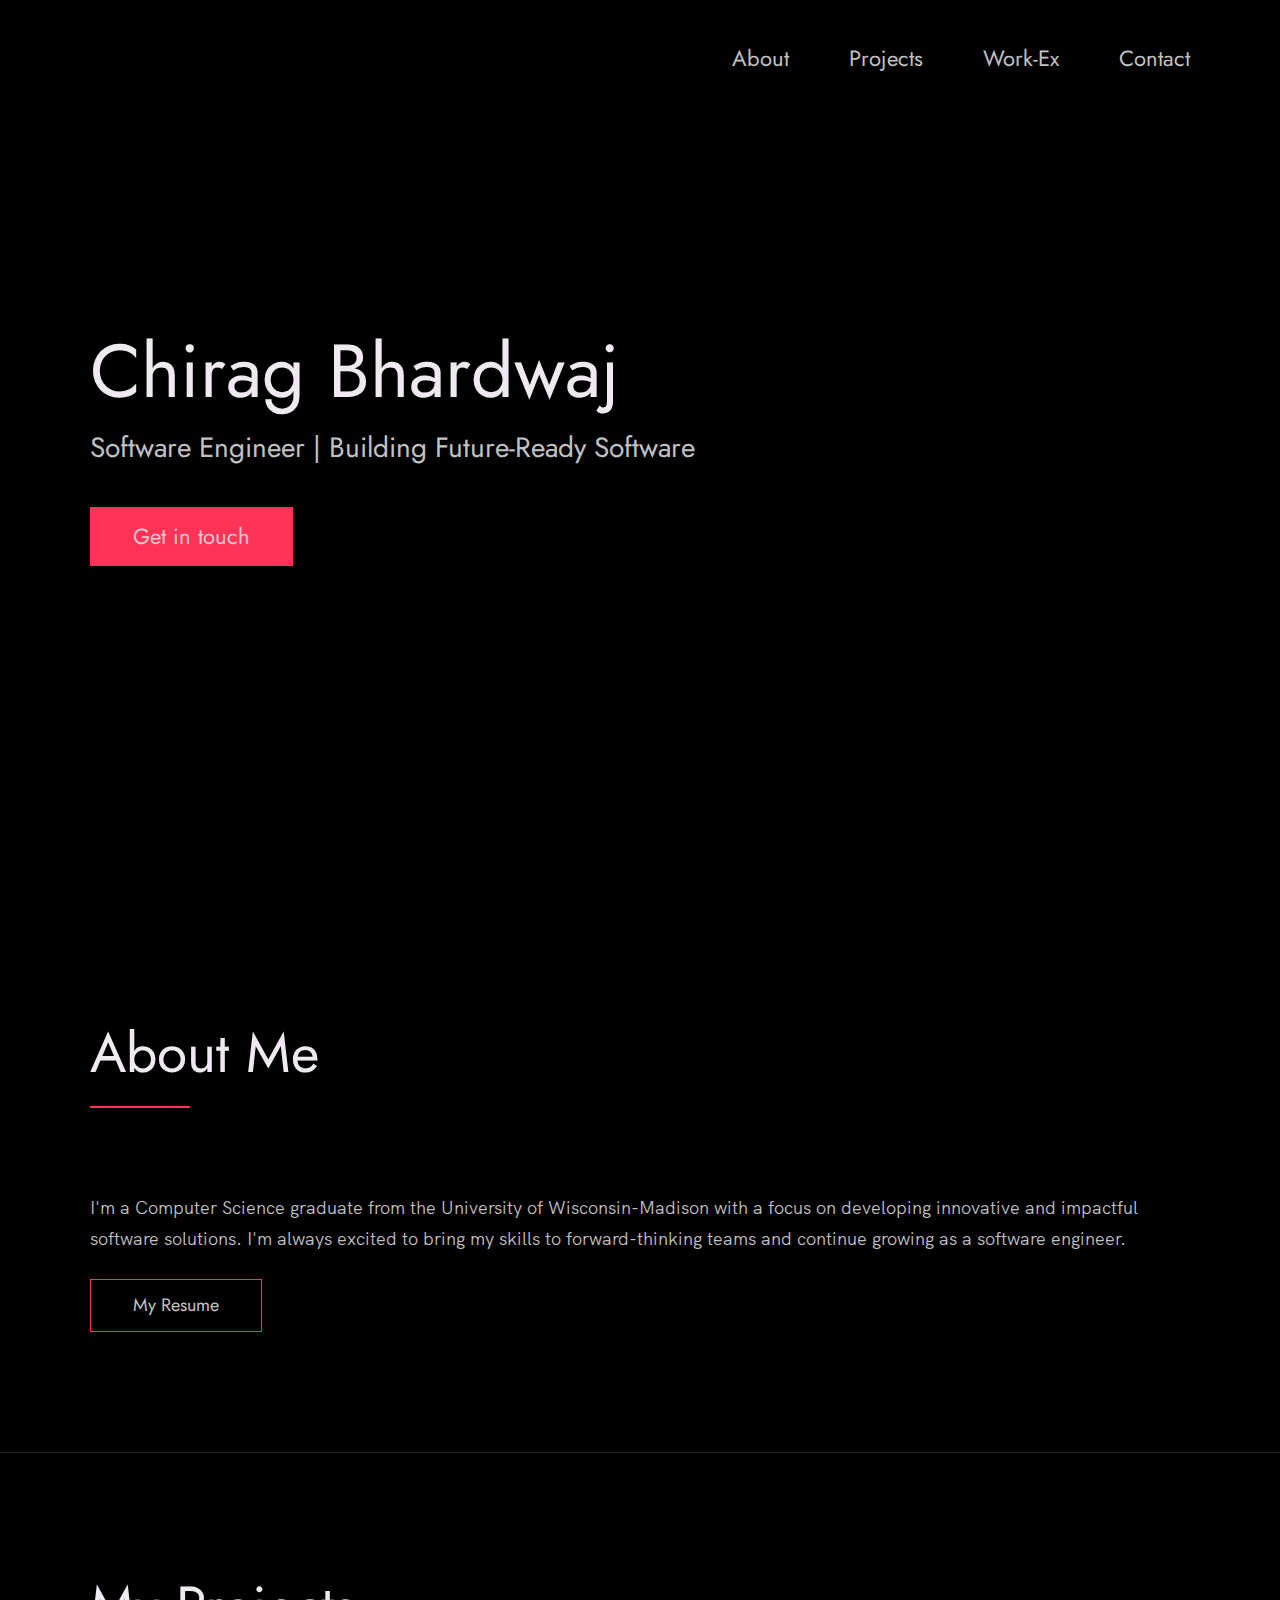
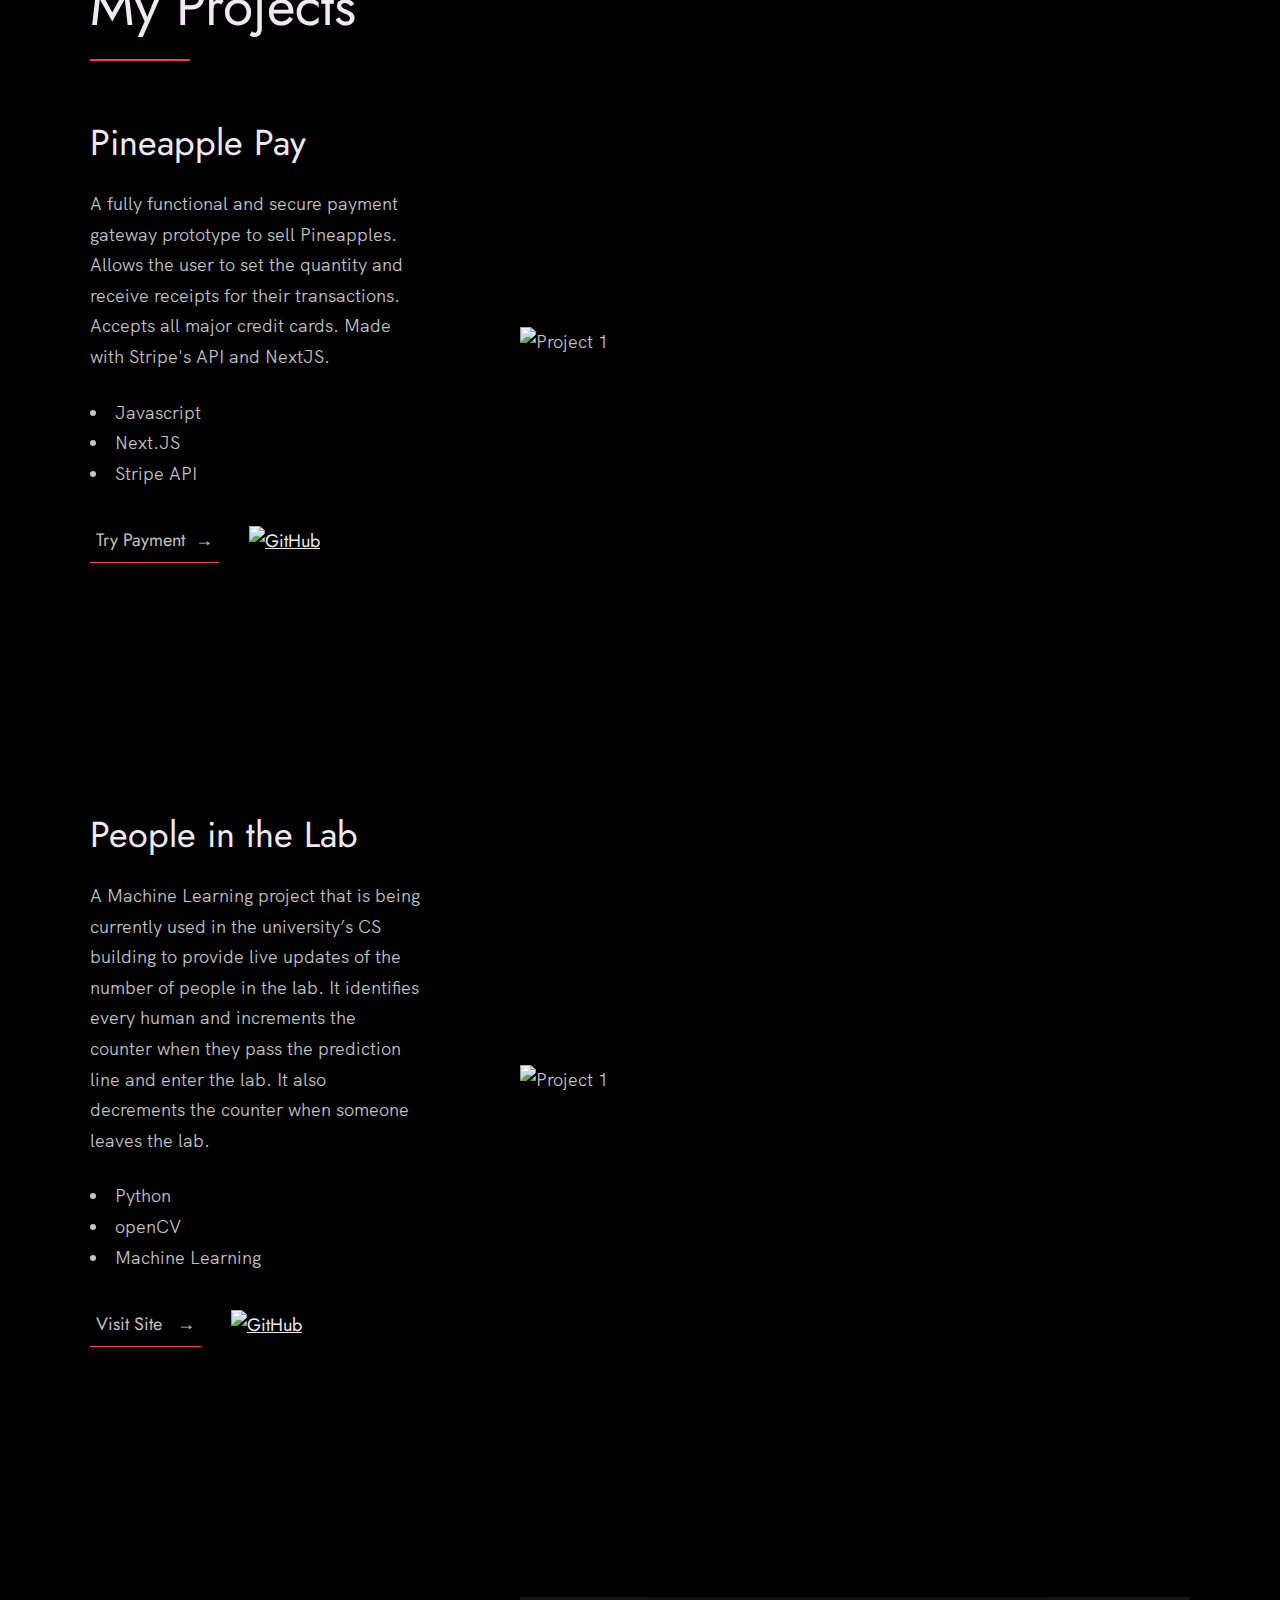
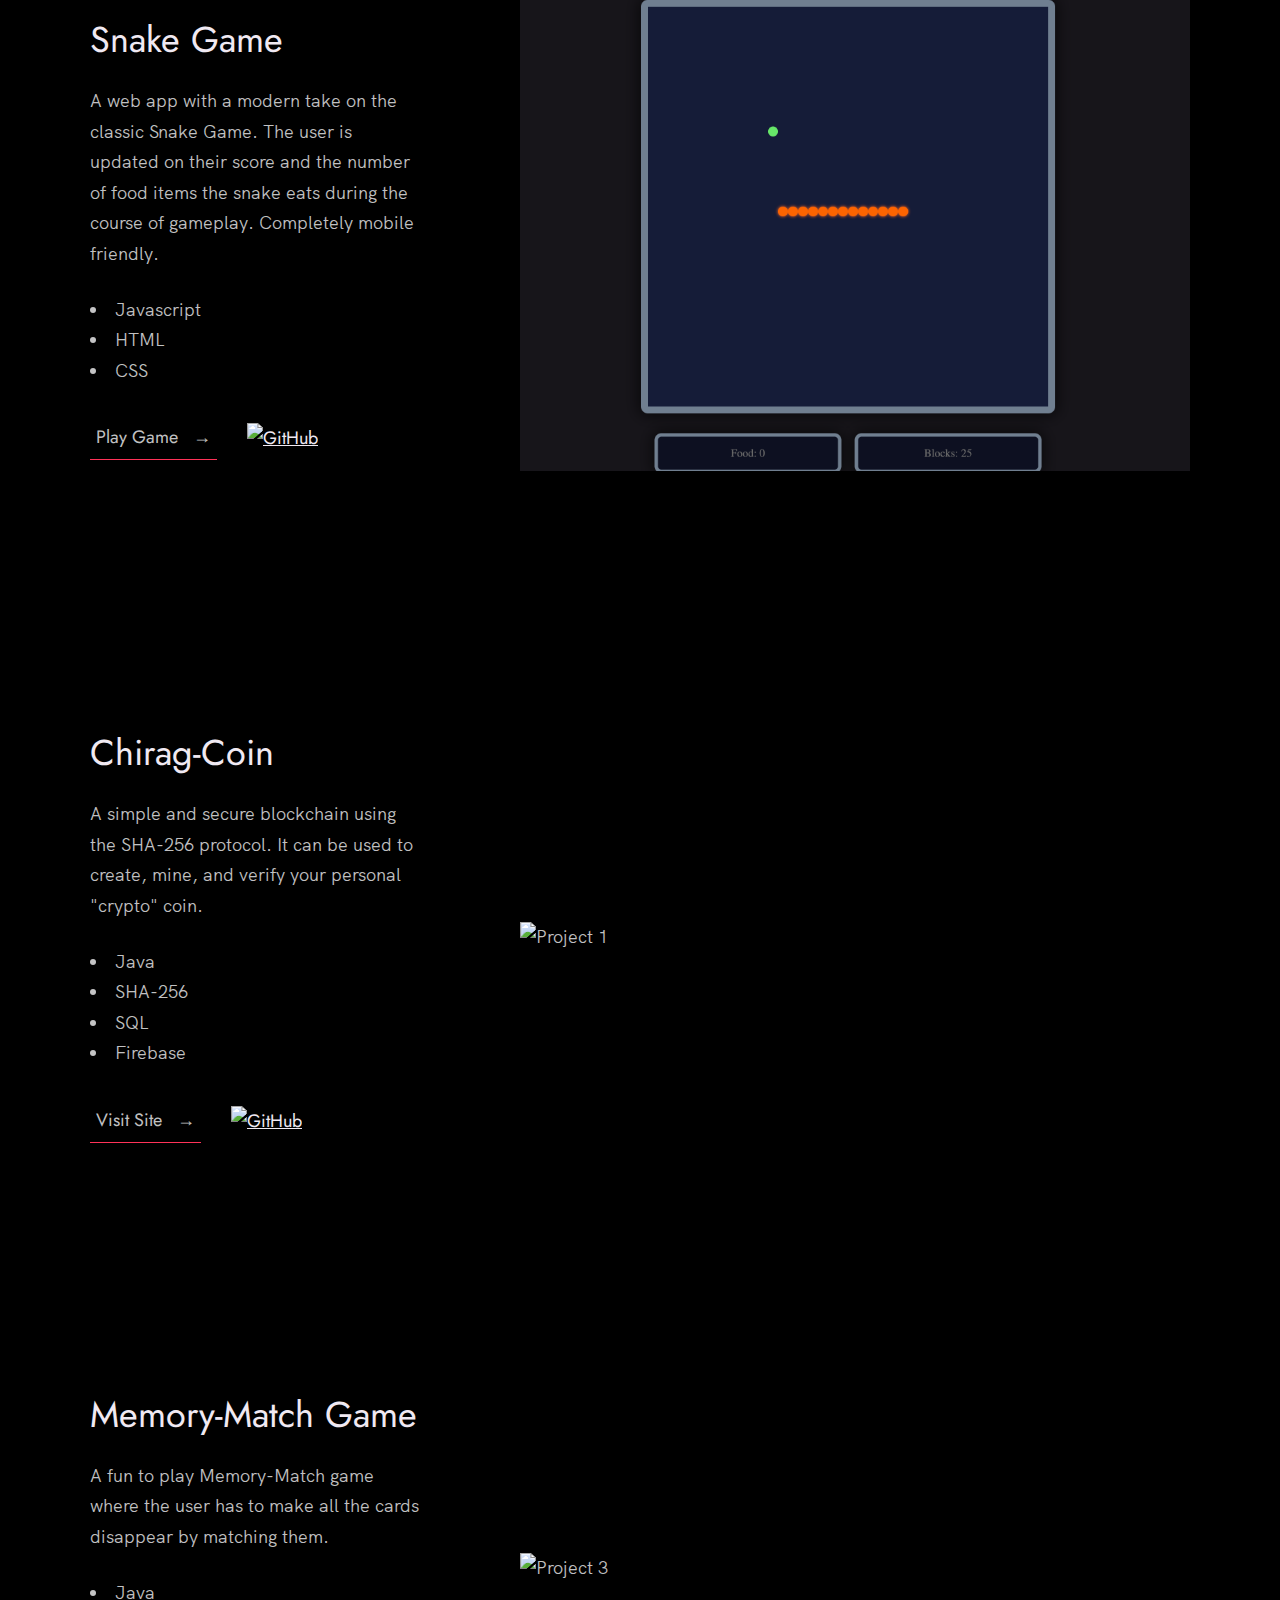
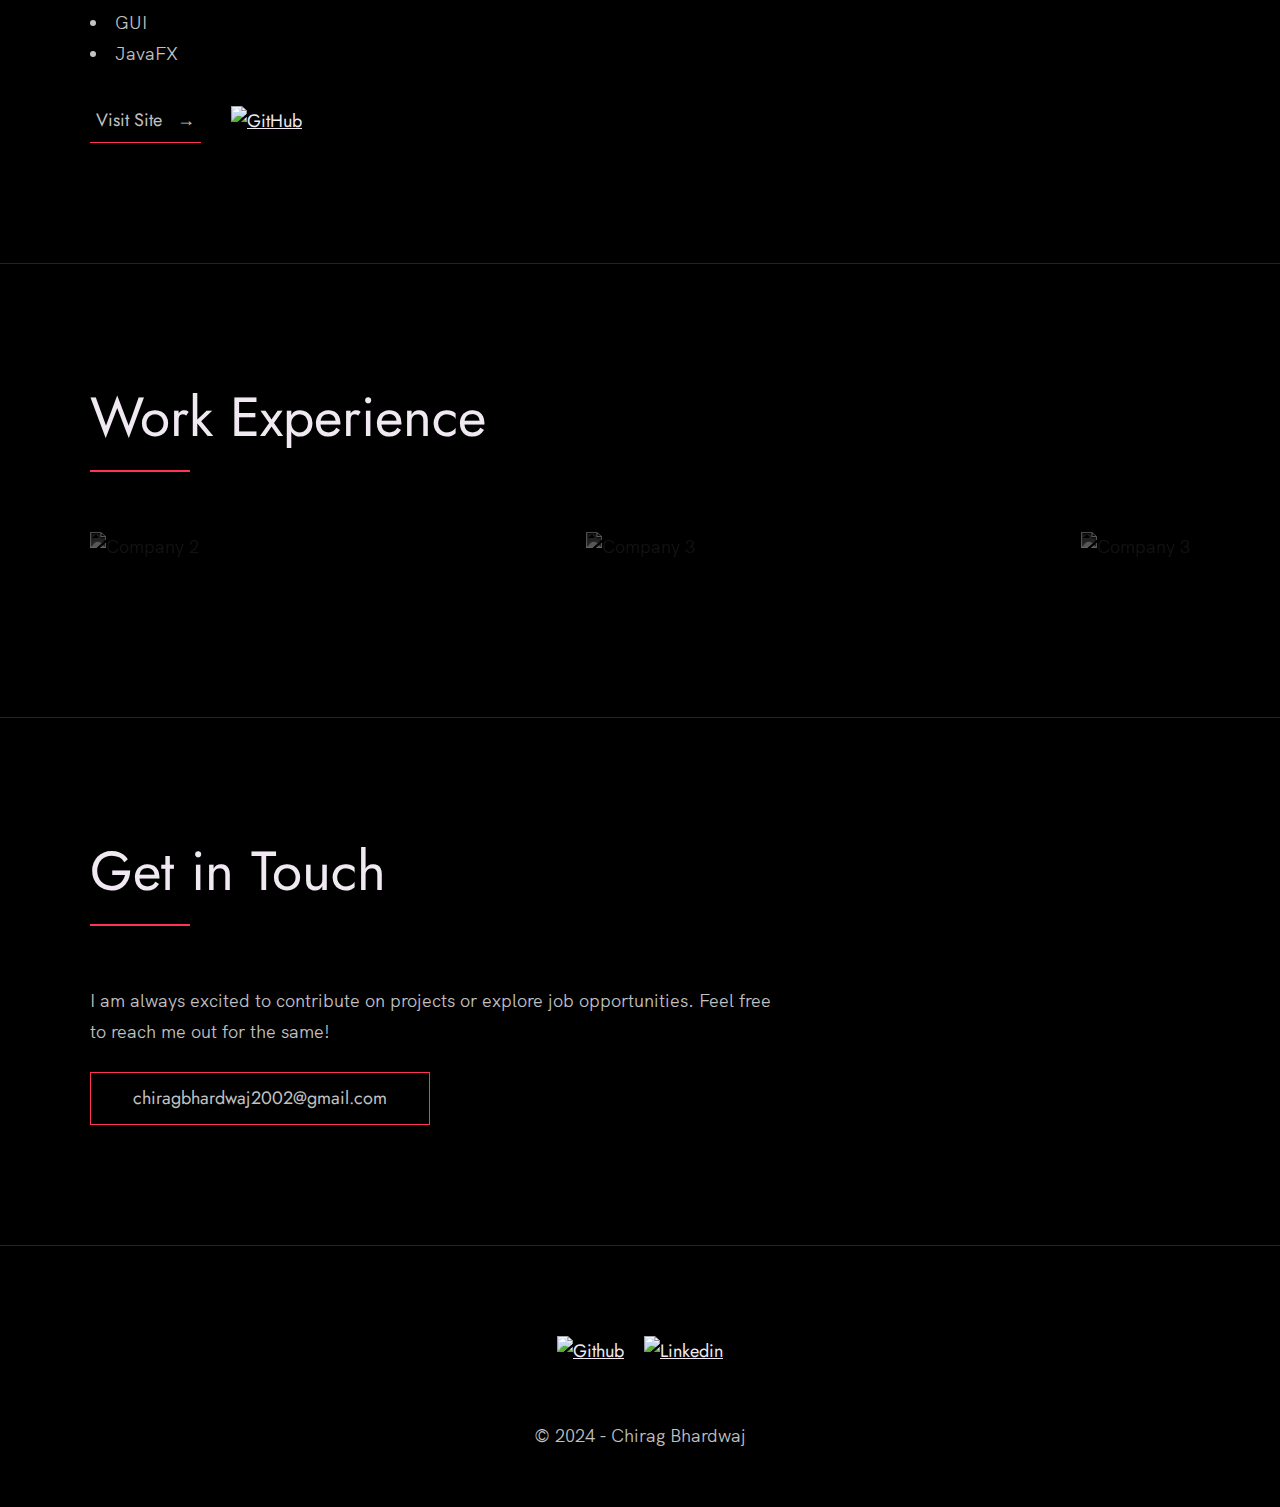
==== commit 30a9a7a0: "Update index.html" ====
--- a/index.html
+++ b/index.html
@@ -40,7 +40,7 @@
         <h1 class="heading-primary">
           <span>Chirag Bhardwaj</span>
         </h1>
-        <p>Computer Science, University of Wisconsin—Madison</p>
+        <p>Software Engineer | Building Future-Ready Software</p>
         <a href="#contact" class="btn btn--pink">Get in touch</a>
       </div>
     </div>
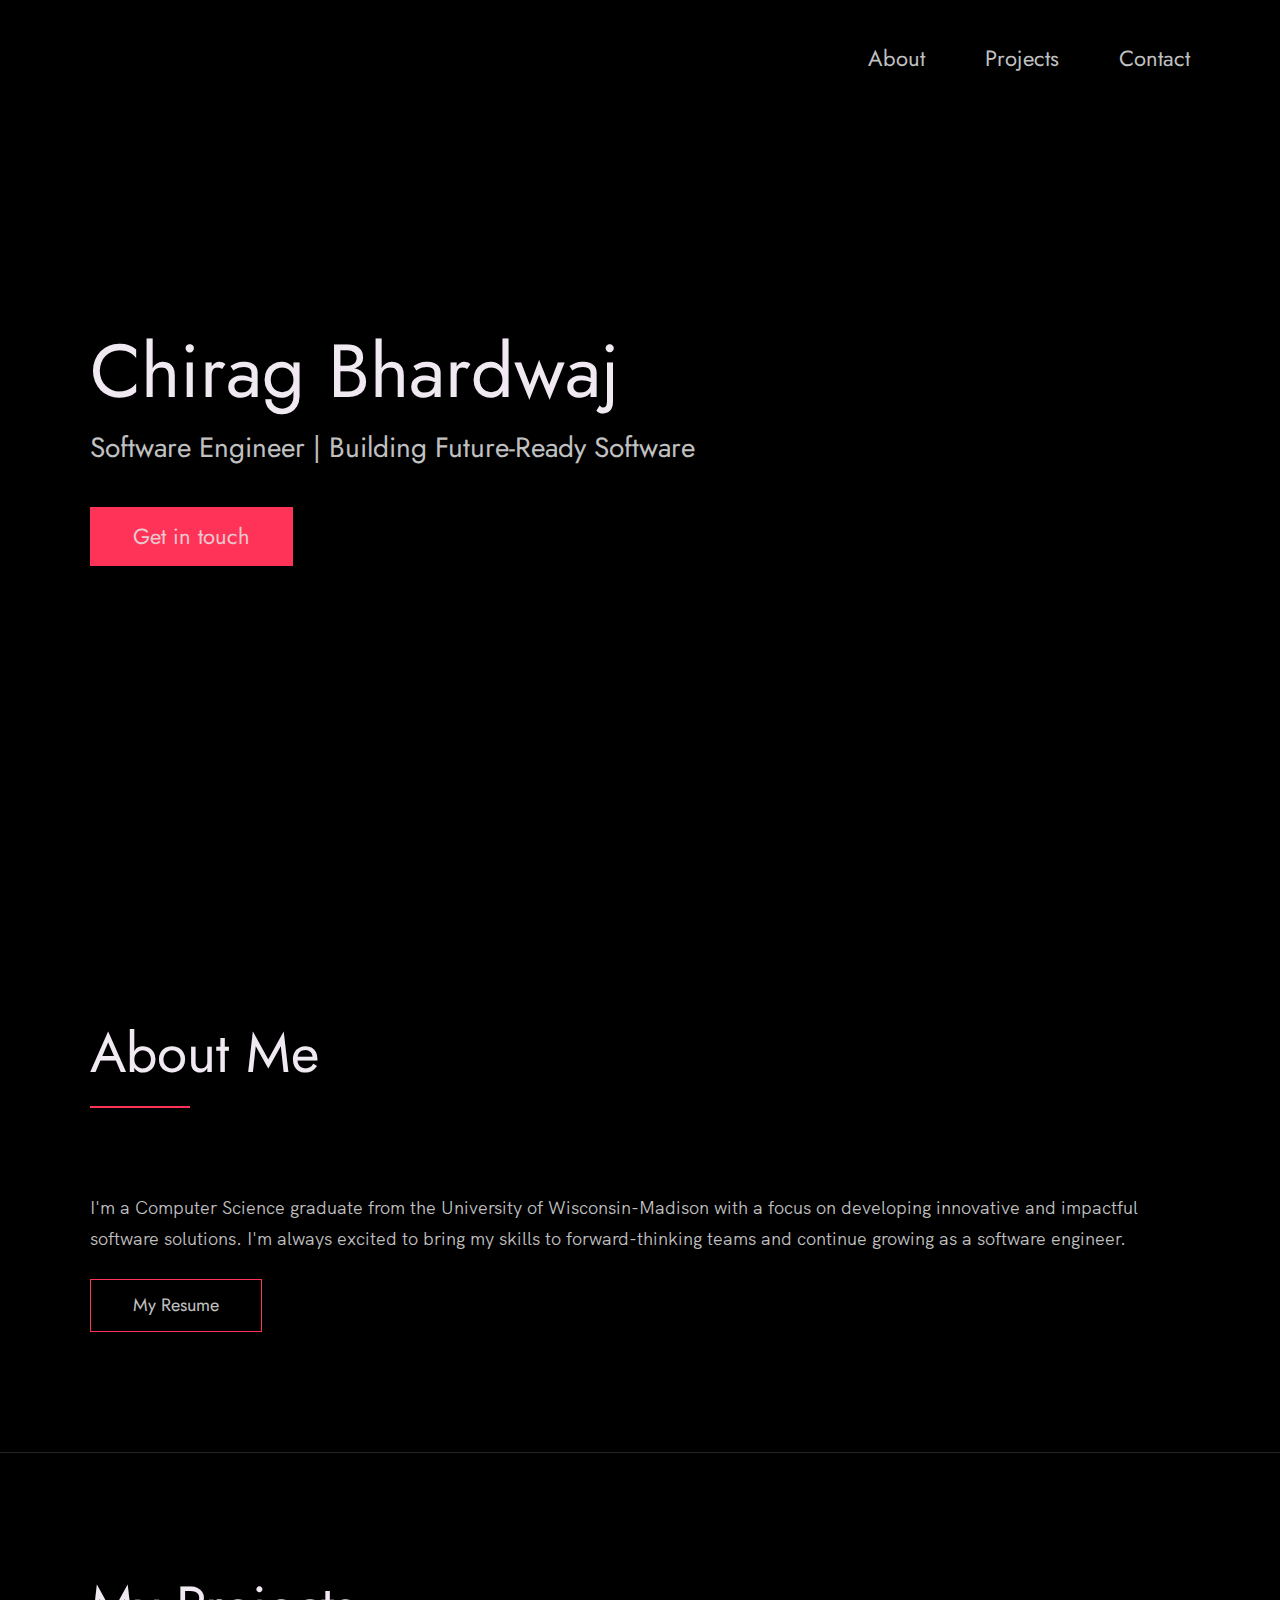
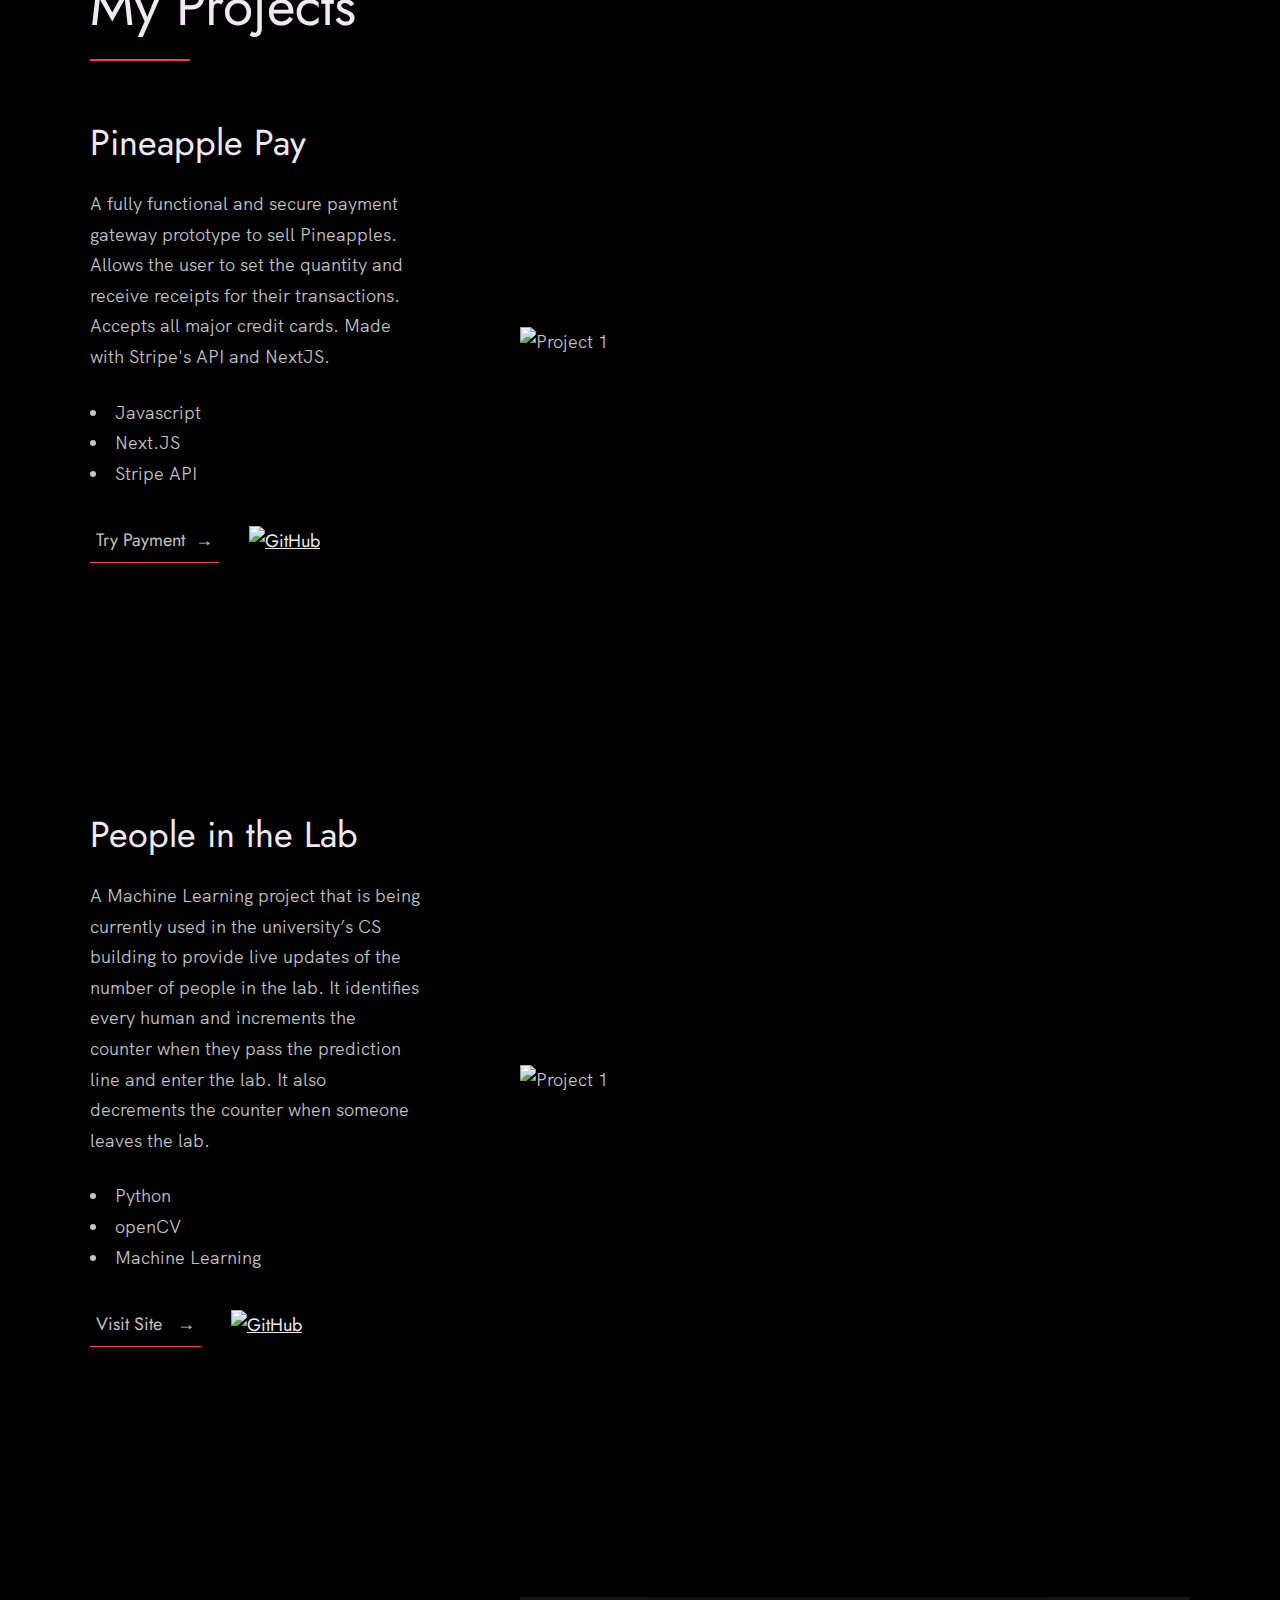
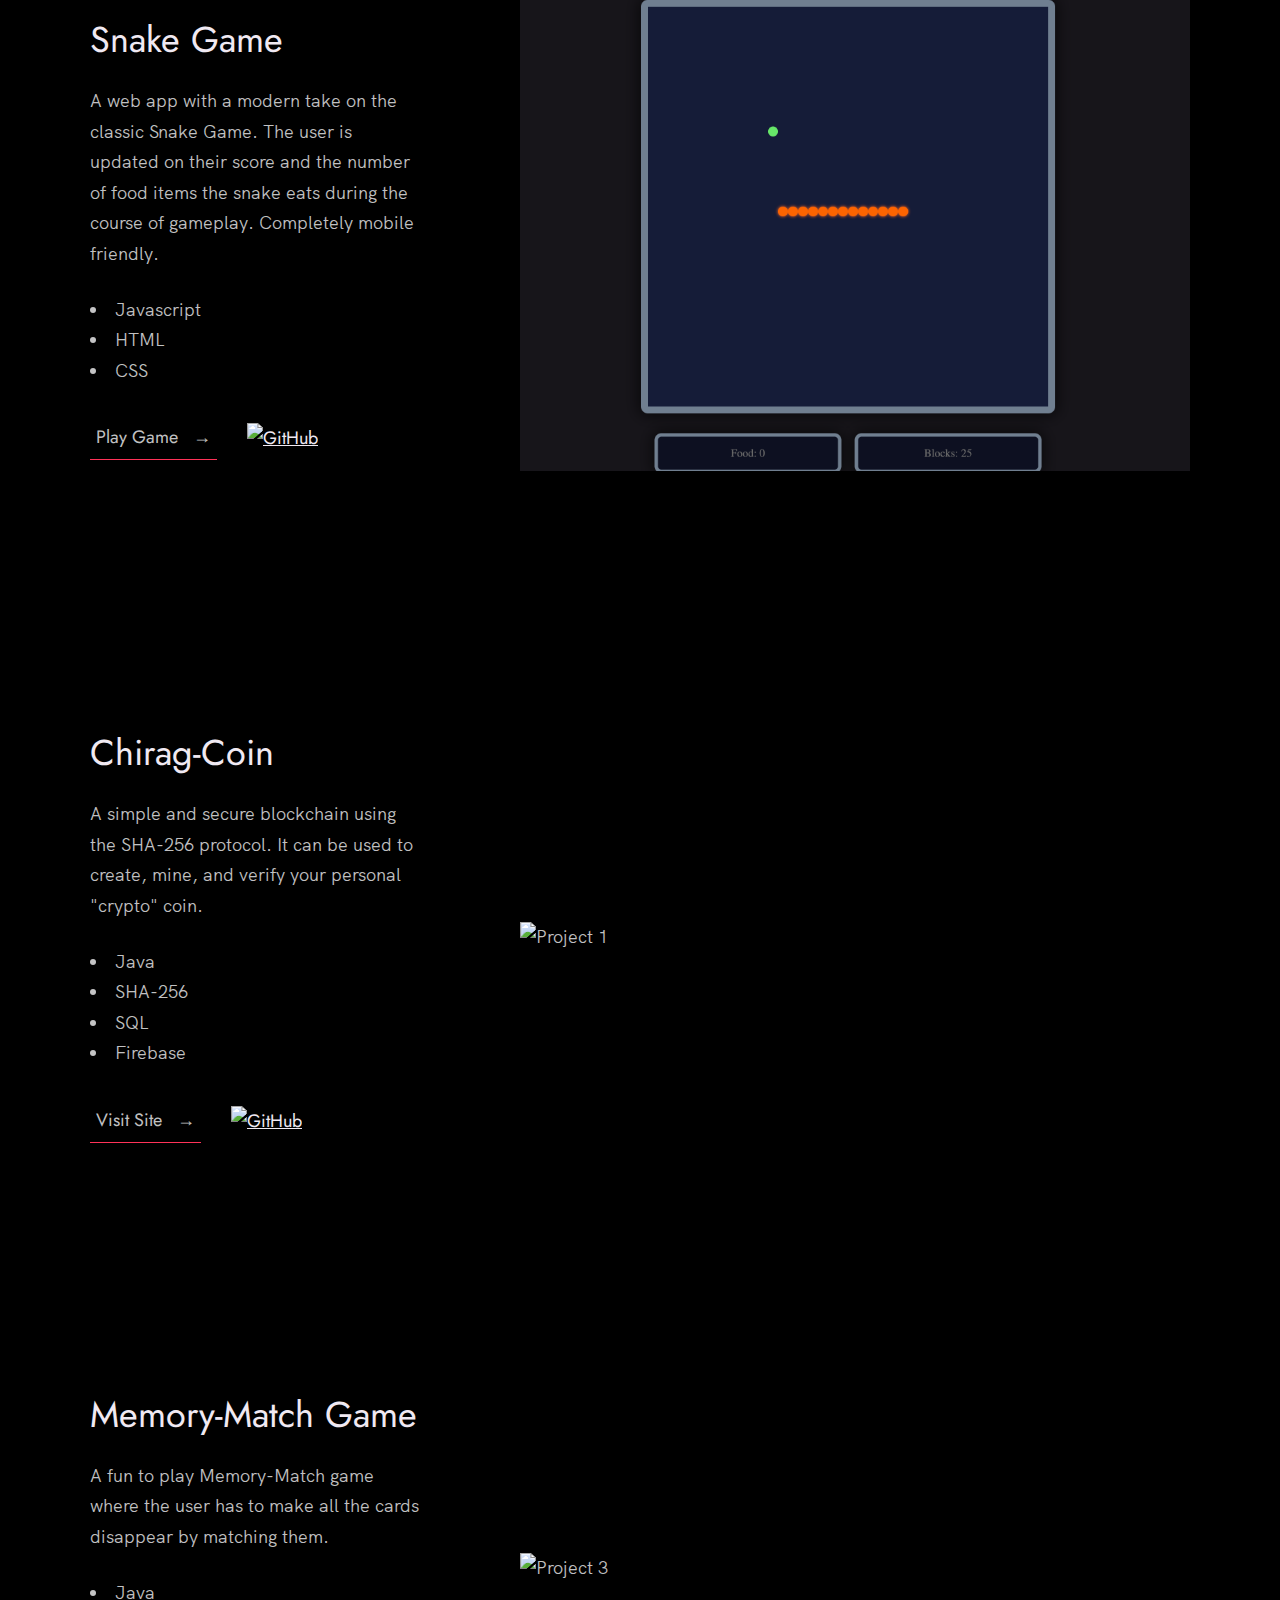
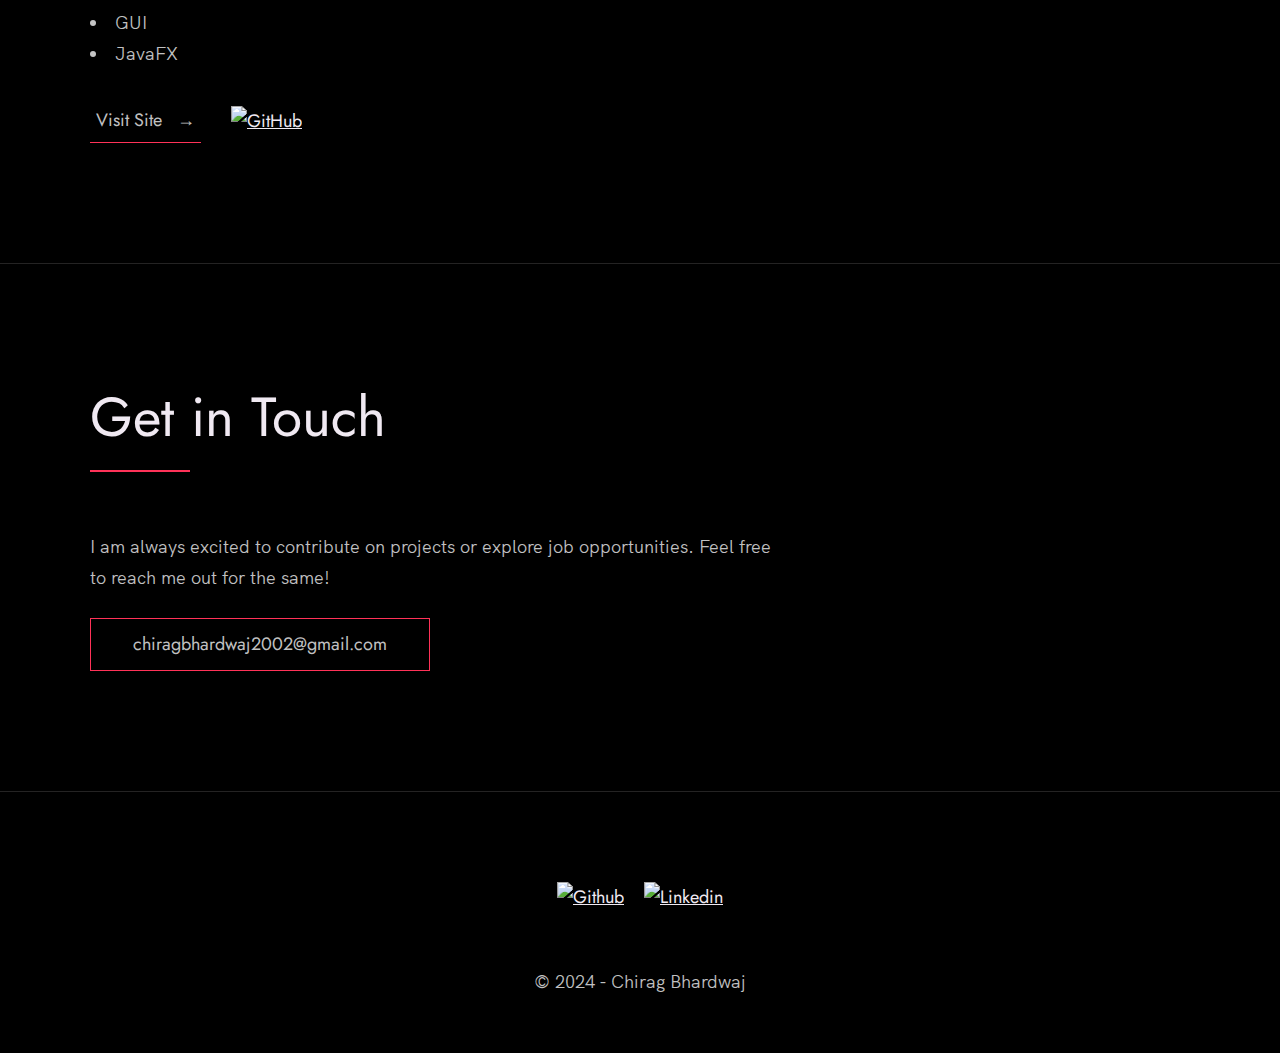
==== commit 67571ba9: "Update index.html" ====
--- a/index.html
+++ b/index.html
@@ -27,7 +27,6 @@
             <a href="#about" class="nav__link">About</a>
           </li>
           <li class="nav__item"><a href="#Projects" class="nav__link">Projects</a></li>
-          <li class="nav__item"><a href="#WorkEx" class="nav__link">Work-Ex</a></li>
           
           <li class="nav__item">
             <a href="#contact" class="nav__link">Contact</a>
@@ -213,20 +212,6 @@
               <img src="./images/Memory-Match.jpg" class="work__image" alt="Project 3" />
             </div>
           </div>
-        </div>
-      </div>
-    </section>
-
-    <!-- ***** Work ***** -->
-
-    <section class="client" id="WorkEx">
-      <div class="row">
-        <h2>Work Experience</h2>
-        <div class="client__logos">
-          <img src="./images/UL.png" class="client__logo" alt="Company 2" />
-          <img src="./images/mdc.png" class="client__logo" alt="Company 3" />
-          <img src="./images/mlc.png" class="client__logo" alt="Company 3" />
-
         </div>
       </div>
     </section>
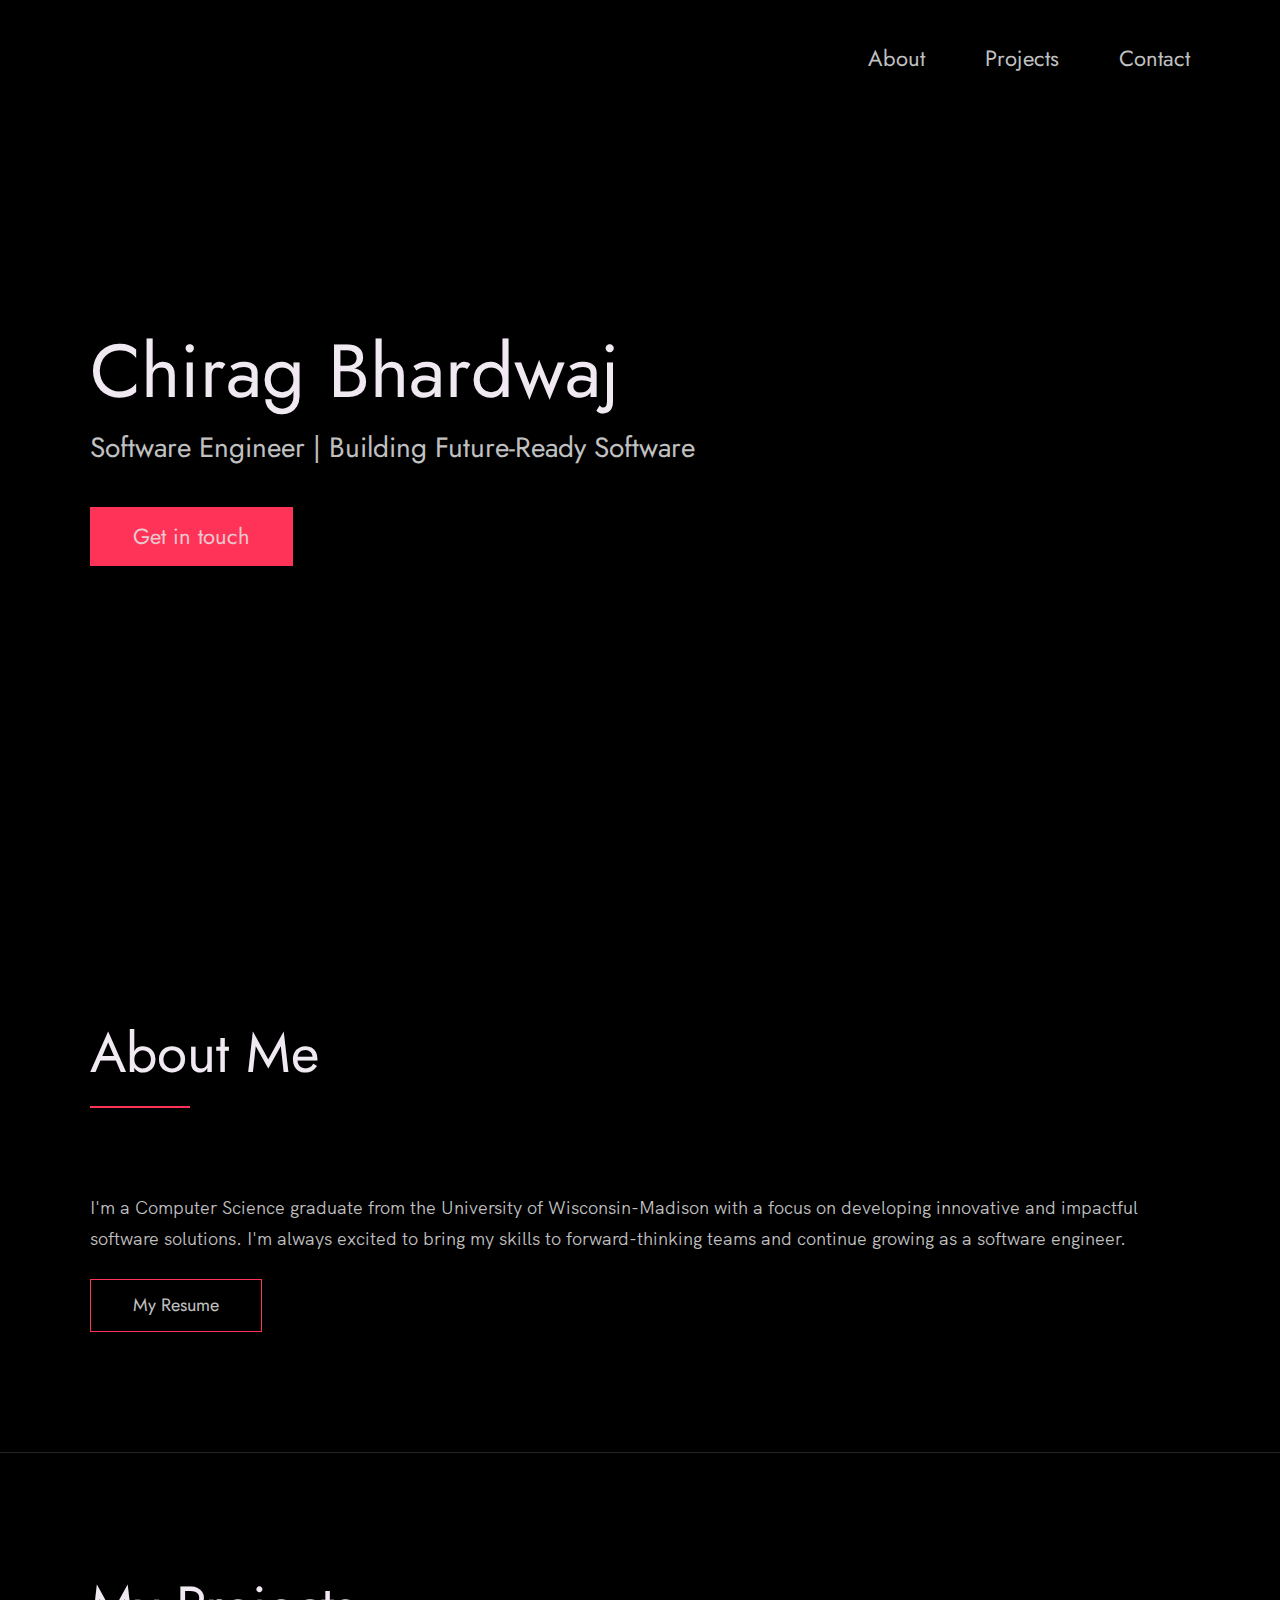
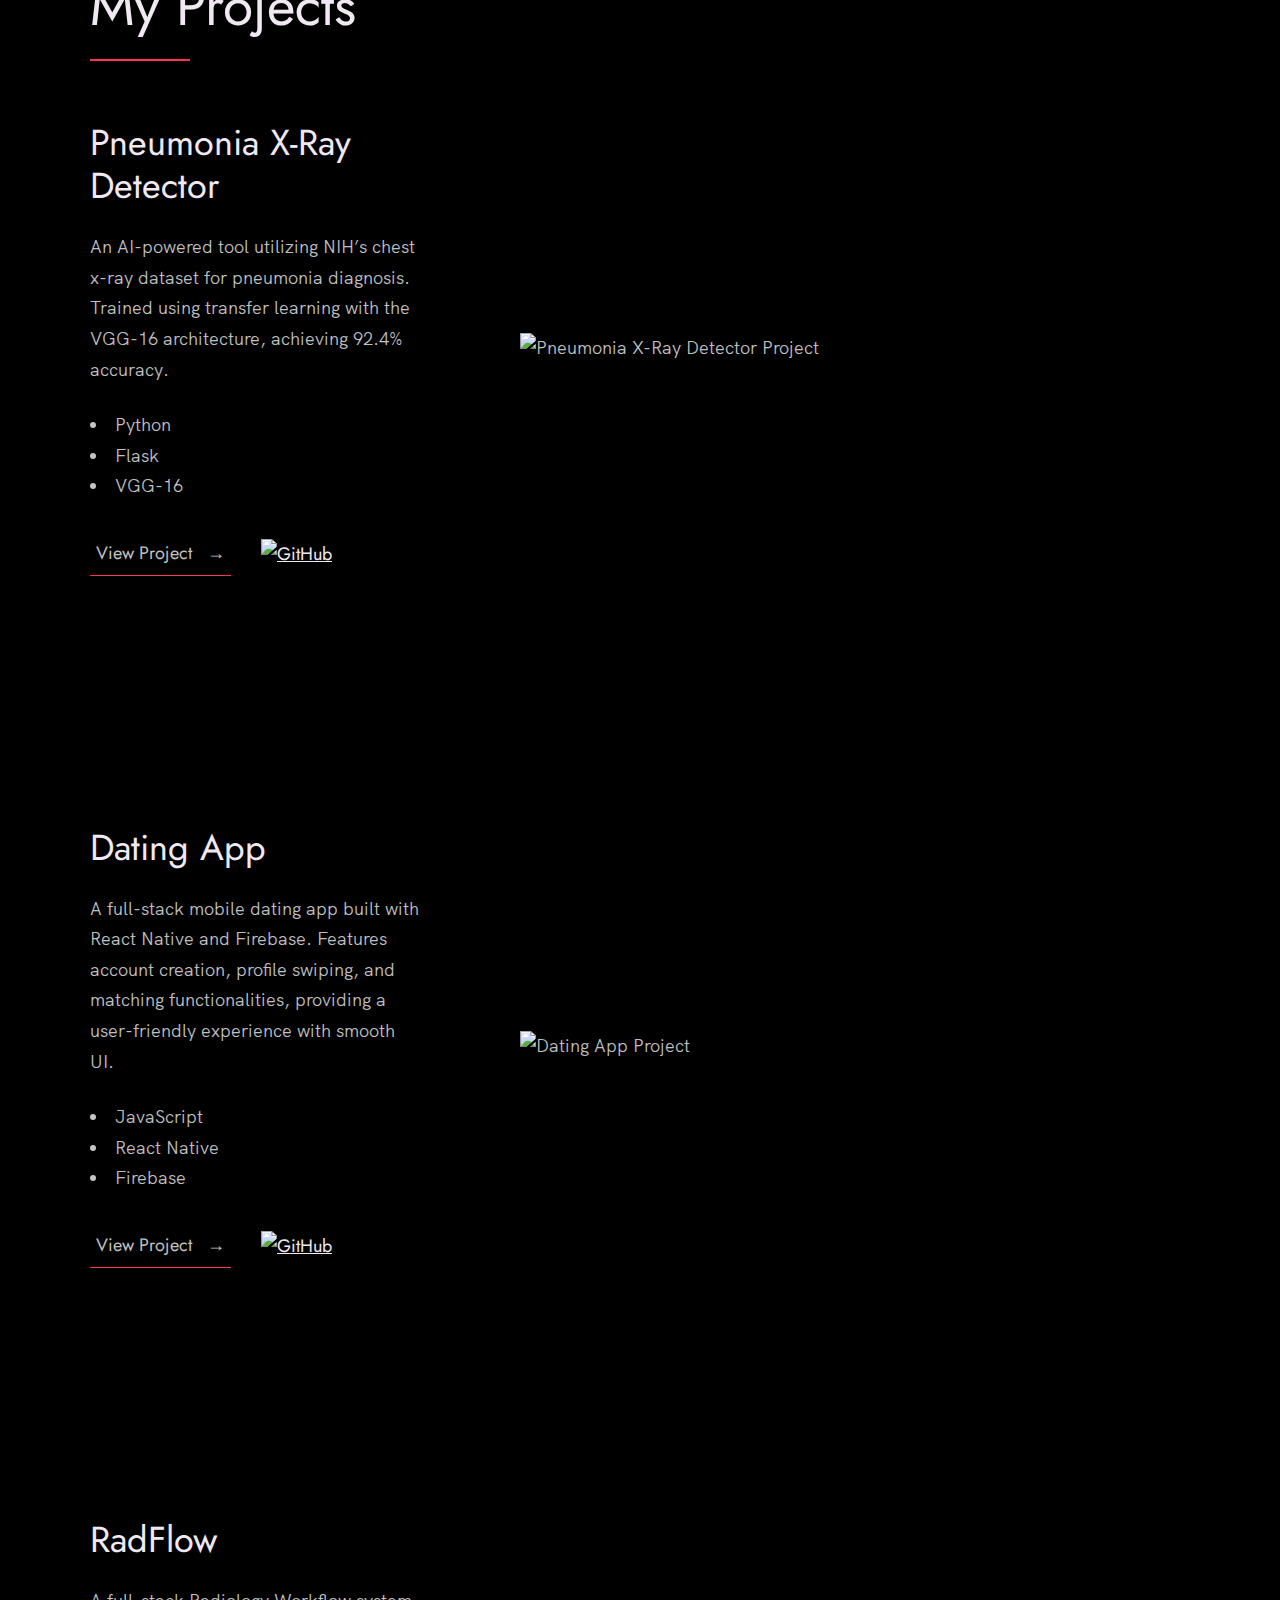
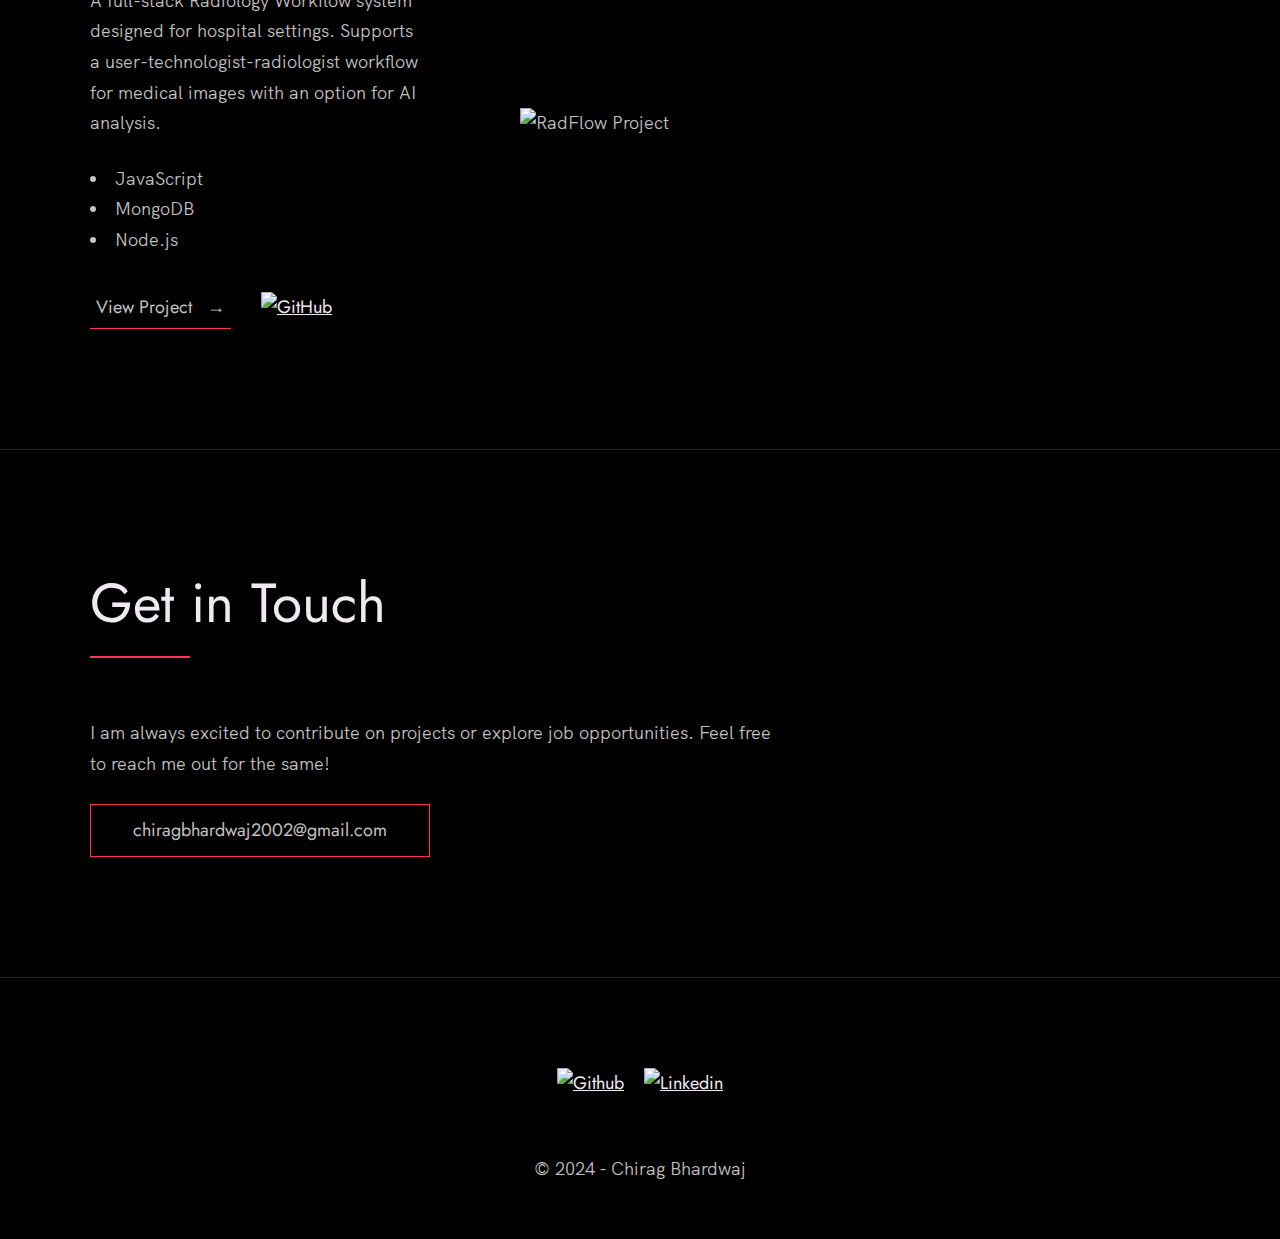
==== commit e4ade2ef: "Update index.html" ====
--- a/index.html
+++ b/index.html
@@ -69,152 +69,96 @@
     <!-- ***** Work ***** -->
 
     <section class="work" id="Projects">
-      <div class="row">
-        <h2>My Projects</h2>
-        <div class="work__boxes">
-          
-          <div class="work__box">
-            <div class="work__text">
-              <h3>Pineapple Pay</h3>
-              <p>
-                A fully functional and secure payment gateway prototype to sell Pineapples. 
-                Allows the user to set the quantity and receive receipts for their transactions. 
-                Accepts all major credit cards. Made with Stripe's API and NextJS.
-              </p>
-              <ul class="work__list">
-                <li>Javascript</li>
-                <li>Next.JS</li>
-                <li>Stripe API</li>
-              </ul>
-
-              <div class="work__links">
-                <a href="https://pineapple-pay.vercel.app" class="link__text">
-                  Try Payment<span>&rarr;</span>
-                </a>
-                <a href="https://github.com/Chirag-Bhardwaj/Pineapple-Pay" title="View Source Code" target="_blank">
-                  <img src="./images/github.svg" class="work__code" alt="GitHub">
-                </a>
-              </div>
-            </div>
-            <div class="work__image-box">
-              <img src="Pineapple.png" class="work__image" alt="Project 1" />
-            </div>
+  <div class="row">
+    <h2>My Projects</h2>
+    <div class="work__boxes">
+      
+      <div class="work__box">
+        <div class="work__text">
+          <h3>Pneumonia X-Ray Detector</h3>
+          <p>
+            An AI-powered tool utilizing NIH’s chest x-ray dataset for pneumonia diagnosis. 
+            Trained using transfer learning with the VGG-16 architecture, achieving 92.4% accuracy.
+          </p>
+          <ul class="work__list">
+            <li>Python</li>
+            <li>Flask</li>
+            <li>VGG-16</li>
+          </ul>
+
+          <div class="work__links">
+            <a href="PneumoniaXRay.html" class="link__text">
+              View Project <span>&rarr;</span>
+            </a>
+            <a href="https://github.com/Chirag-Bhardwaj/Pneumonia-XRay-Detector" title="View Source Code" target="_blank">
+              <img src="./images/github.svg" class="work__code" alt="GitHub">
+            </a>
           </div>
-          
-          <div class="work__box">
-            <div class="work__text">
-              <h3>People in the Lab</h3>
-              <p>
-                A Machine Learning project that is being currently used in the 
-                university’s CS building to provide live updates of the number 
-                of people in the lab. It identifies every human and increments 
-                the counter when they pass the prediction line and enter the lab. 
-                It also decrements the counter when someone leaves the lab.
-              </p>
-              <ul class="work__list">
-                <li>Python</li>
-                <li>openCV</li>
-                <li>Machine Learning</li>
-              </ul>
-
-              <div class="work__links">
-                <a href="PeopleCounter.html" class="link__text">
-                  Visit Site <span>&rarr;</span>
-                </a>
-                <a href="https://github.com/Chirag-Bhardwaj/PeopleCounterDemo" title="View Source Code" target="_blank">
-                  <img src="./images/github.svg" class="work__code" alt="GitHub">
-                </a>
-              </div>
-            </div>
-            <div class="work__image-box">
-              <img src="./images/LabCounter1.png" class="work__image" alt="Project 1" />
-            </div>
+        </div>
+        <div class="work__image-box">
+          <img src="PneumoniaXRay.png" class="work__image" alt="Pneumonia X-Ray Detector Project" />
+        </div>
+      </div>
+      
+      <div class="work__box">
+        <div class="work__text">
+          <h3>Dating App</h3>
+          <p>
+            A full-stack mobile dating app built with React Native and Firebase. 
+            Features account creation, profile swiping, and matching functionalities, 
+            providing a user-friendly experience with smooth UI.
+          </p>
+          <ul class="work__list">
+            <li>JavaScript</li>
+            <li>React Native</li>
+            <li>Firebase</li>
+          </ul>
+
+          <div class="work__links">
+            <a href="DatingApp.html" class="link__text">
+              View Project <span>&rarr;</span>
+            </a>
+            <a href="https://github.com/Chirag-Bhardwaj/Dating-App" title="View Source Code" target="_blank">
+              <img src="./images/github.svg" class="work__code" alt="GitHub">
+            </a>
           </div>
-          
-          <div class="work__box">
-            <div class="work__text">
-              <h3>Snake Game</h3>
-              <p>
-                A web app with a modern take on the classic Snake Game. The user is updated on their score and the number of food items the snake 
-                eats during the course of gameplay. Completely mobile friendly. 
-              </p>
-              <ul class="work__list">
-                <li>Javascript</li>
-                <li>HTML</li>
-                <li>CSS</li>
-              </ul>
-
-              <div class="work__links">
-                <a href="SnakeGame.html" class="link__text">
-                  Play Game <span>&rarr;</span>
-                </a>
-                <a href="https://github.com/Chirag-Bhardwaj/SnakeGame" title="View Source Code" target="_blank">
-                  <img src="./images/github.svg" class="work__code" alt="GitHub">
-                </a>
-              </div>
-            </div>
-            <div class="work__image-box">
-              <img src="SnakeGame.png" class="work__image" alt="Project 1" />
-            </div>
+        </div>
+        <div class="work__image-box">
+          <img src="DatingApp.png" class="work__image" alt="Dating App Project" />
+        </div>
+      </div>
+      
+      <div class="work__box">
+        <div class="work__text">
+          <h3>RadFlow</h3>
+          <p>
+            A full-stack Radiology Workflow system designed for hospital settings. 
+            Supports a user-technologist-radiologist workflow for medical images with 
+            an option for AI analysis.
+          </p>
+          <ul class="work__list">
+            <li>JavaScript</li>
+            <li>MongoDB</li>
+            <li>Node.js</li>
+          </ul>
+
+          <div class="work__links">
+            <a href="RadFlow.html" class="link__text">
+              View Project <span>&rarr;</span>
+            </a>
+            <a href="https://github.com/Chirag-Bhardwaj/RadFlow" title="View Source Code" target="_blank">
+              <img src="./images/github.svg" class="work__code" alt="GitHub">
+            </a>
           </div>
-
-          <div class="work__box">
-            <div class="work__text">
-              <h3>Chirag-Coin</h3>
-              <p>
-                A simple and secure blockchain using the SHA-256 protocol. It can be used to create, 
-                mine, and verify your personal "crypto" coin.
-              </p>
-              <ul class="work__list">
-                <li>Java</li>
-                <li>SHA-256</li>
-                <li>SQL</li>
-                <li>Firebase</li>
-              </ul>
-
-              <div class="work__links">
-                <a href="Chirag-Coin.html" class="link__text">
-                  Visit Site <span>&rarr;</span>
-                </a>
-                <a href="https://github.com/Chirag-Bhardwaj/Chirag-Coin">
-                  <img src="./images/github.svg" class="work__code" title="View Source Code" alt="GitHub">
-                </a>
-              </div>
-            </div>
-            <div class="work__image-box">
-              <img src="./images/Blockchain.png" class="work__image" alt="Project 1" />
-            </div>
-          </div>
-
-          <div class="work__box">
-            <div class="work__text">
-              <h3>Memory-Match Game</h3>
-              <p>
-                A fun to play Memory-Match game where the user has to make 
-                all the cards disappear by matching them.
-              </p>
-              <ul class="work__list">
-                <li>Java</li>
-                <li>GUI</li>
-                <li>JavaFX</li>
-              </ul>
-
-              <div class="work__links">
-                <a href="Memory-Match.html" class="link__text">
-                  Visit Site <span>&rarr;</span>
-                </a>
-                <a href="https://github.com/Chirag-Bhardwaj/Memory-Match-Game">
-                  <img src="./images/github.svg" class="work__code" title="View Source Code" alt="GitHub">
-                </a>
-              </div>
-            </div>
-            <div class="work__image-box">
-              <img src="./images/Memory-Match.jpg" class="work__image" alt="Project 3" />
-            </div>
-          </div>
-        </div>
-      </div>
-    </section>
+        </div>
+        <div class="work__image-box">
+          <img src="RadFlow.png" class="work__image" alt="RadFlow Project" />
+        </div>
+      </div>
+
+    </div>
+  </div>
+</section>
 
 
   <!-- ***** Contact ***** -->
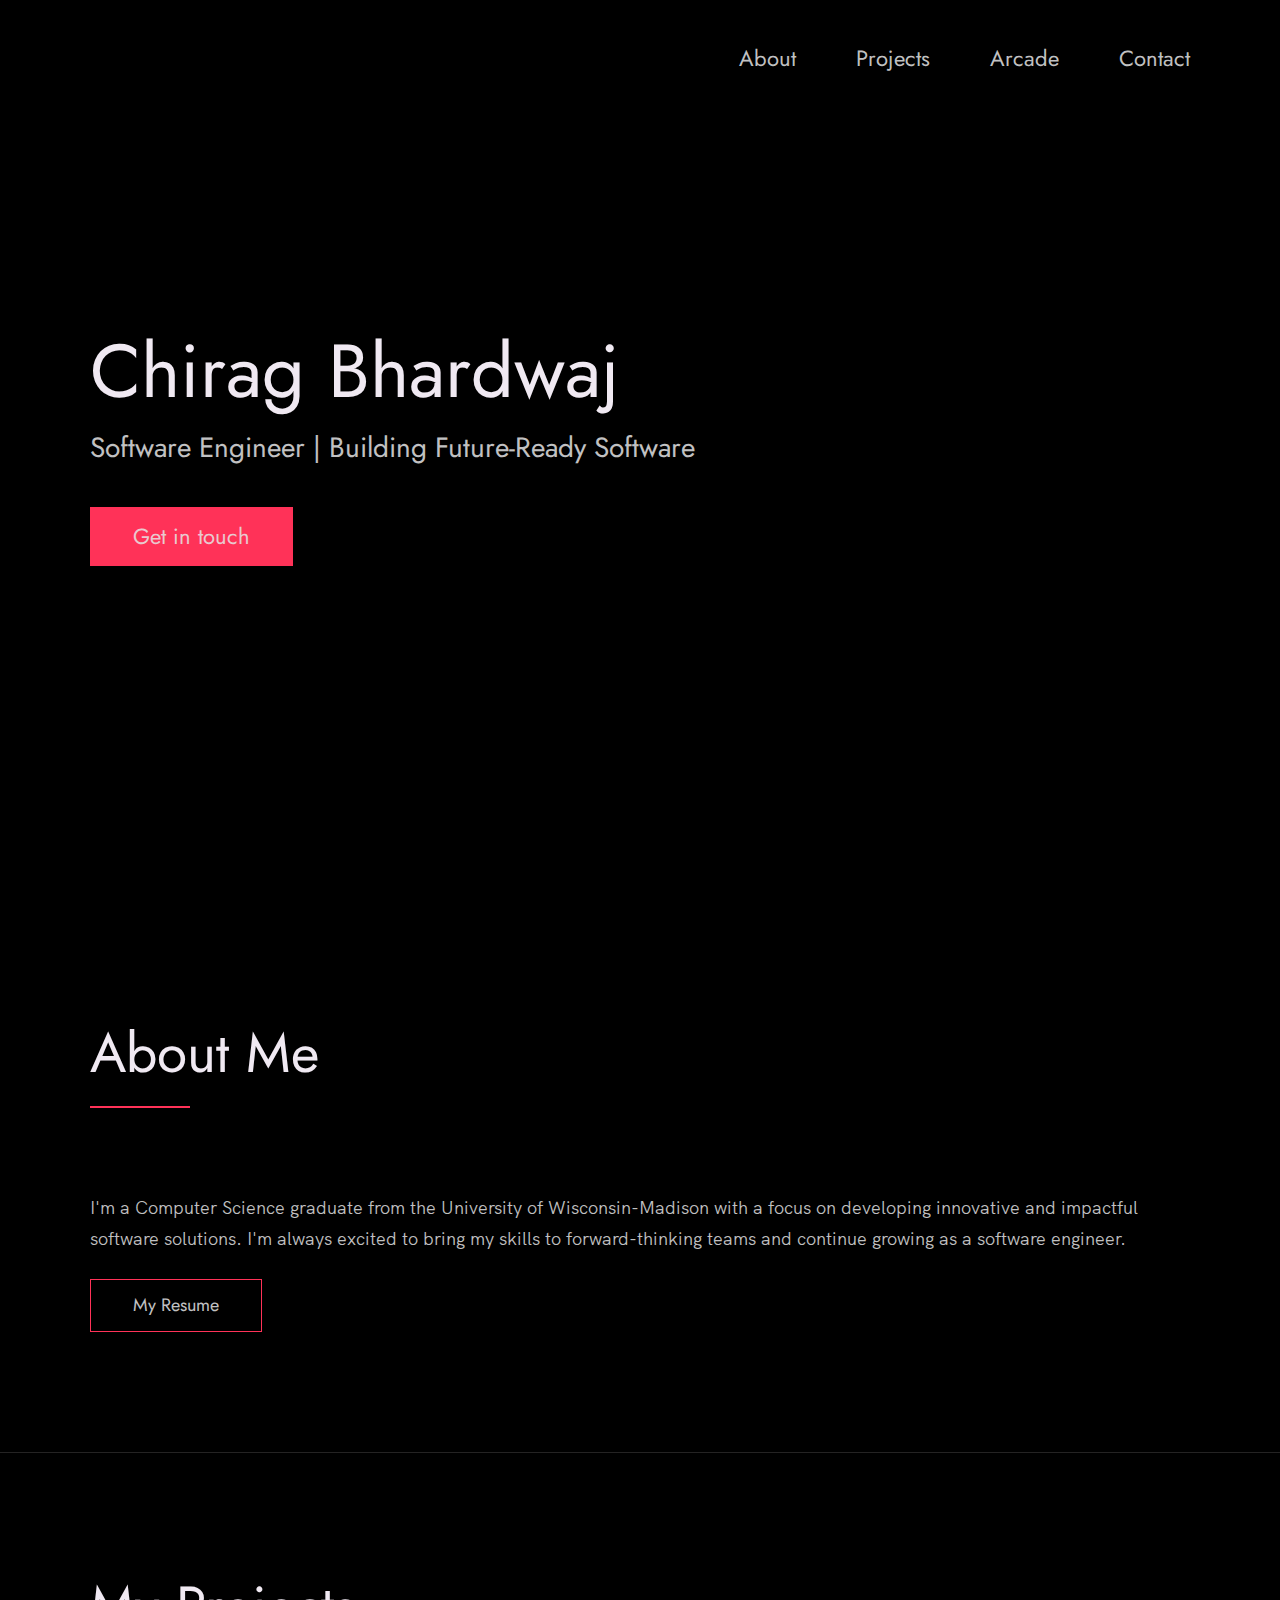
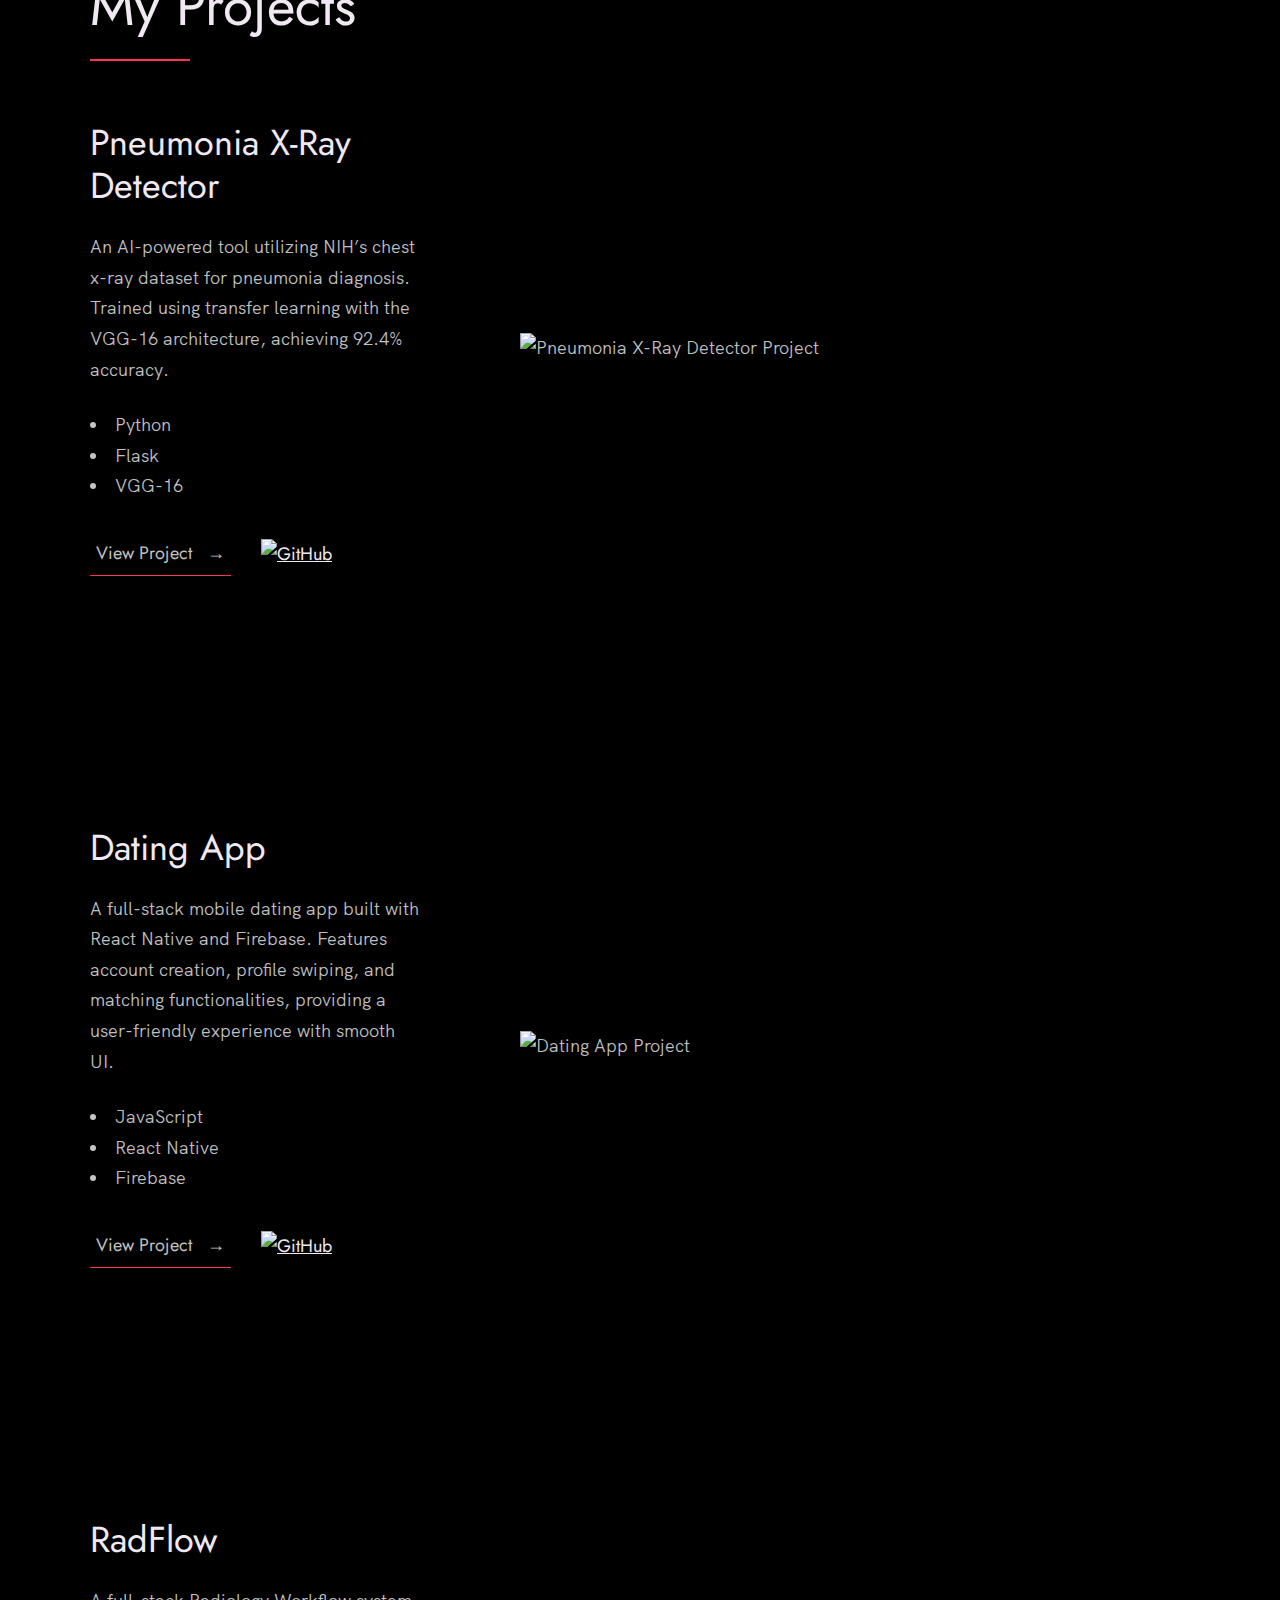
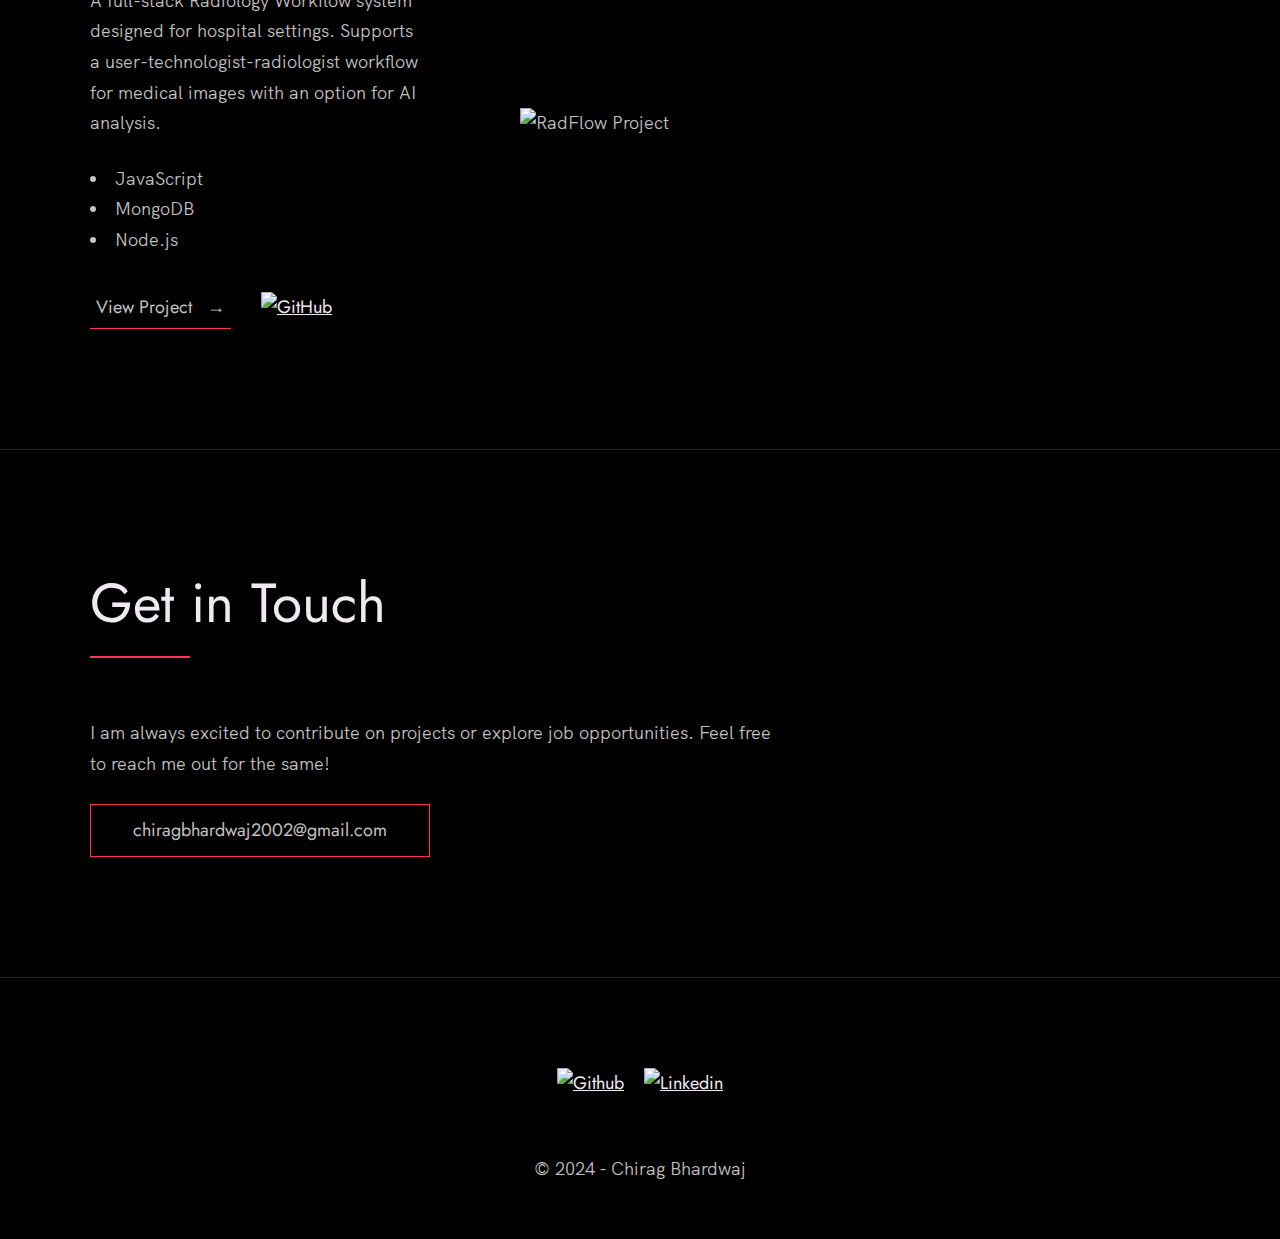
==== commit 91f65147: "Update index.html" ====
--- a/index.html
+++ b/index.html
@@ -27,6 +27,10 @@
             <a href="#about" class="nav__link">About</a>
           </li>
           <li class="nav__item"><a href="#Projects" class="nav__link">Projects</a></li>
+
+          <li class="nav__item">
+            <a href="game.html" class="nav__link">Arcade</a>
+          </li>
           
           <li class="nav__item">
             <a href="#contact" class="nav__link">Contact</a>
